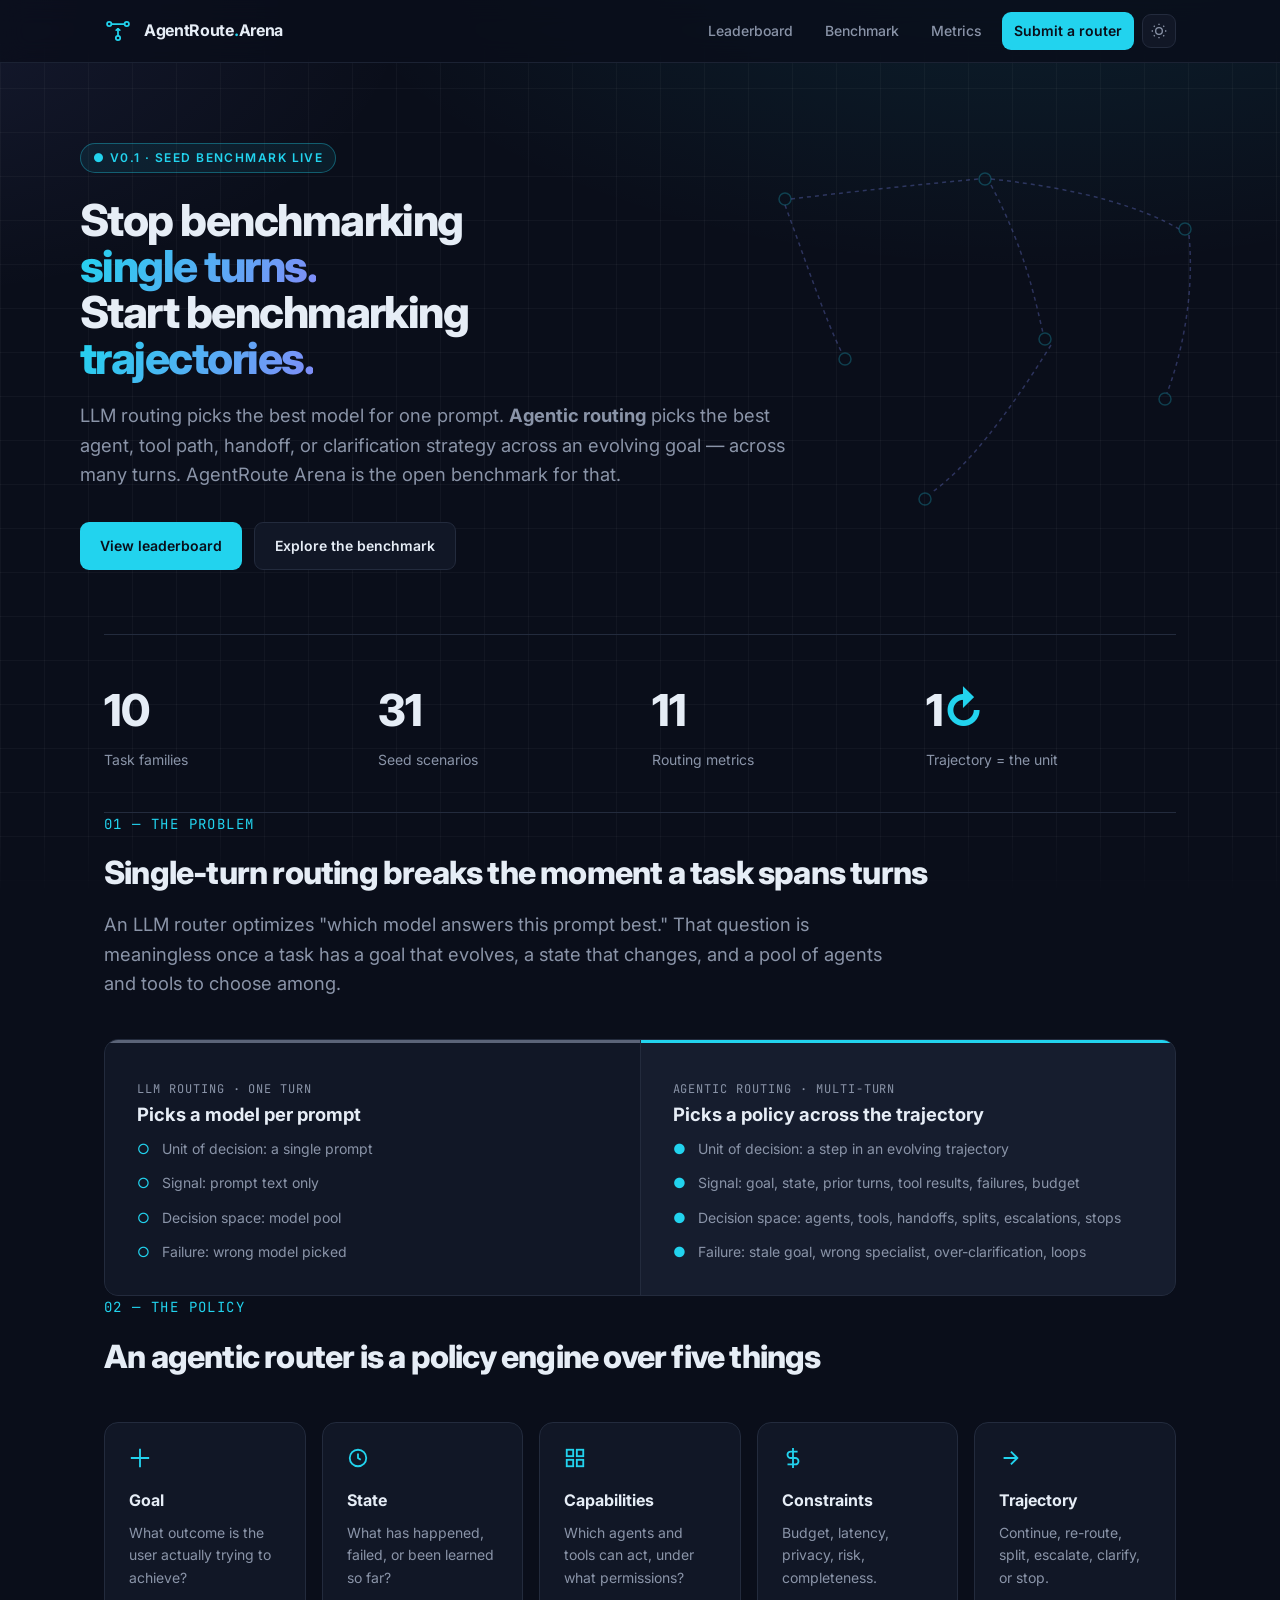
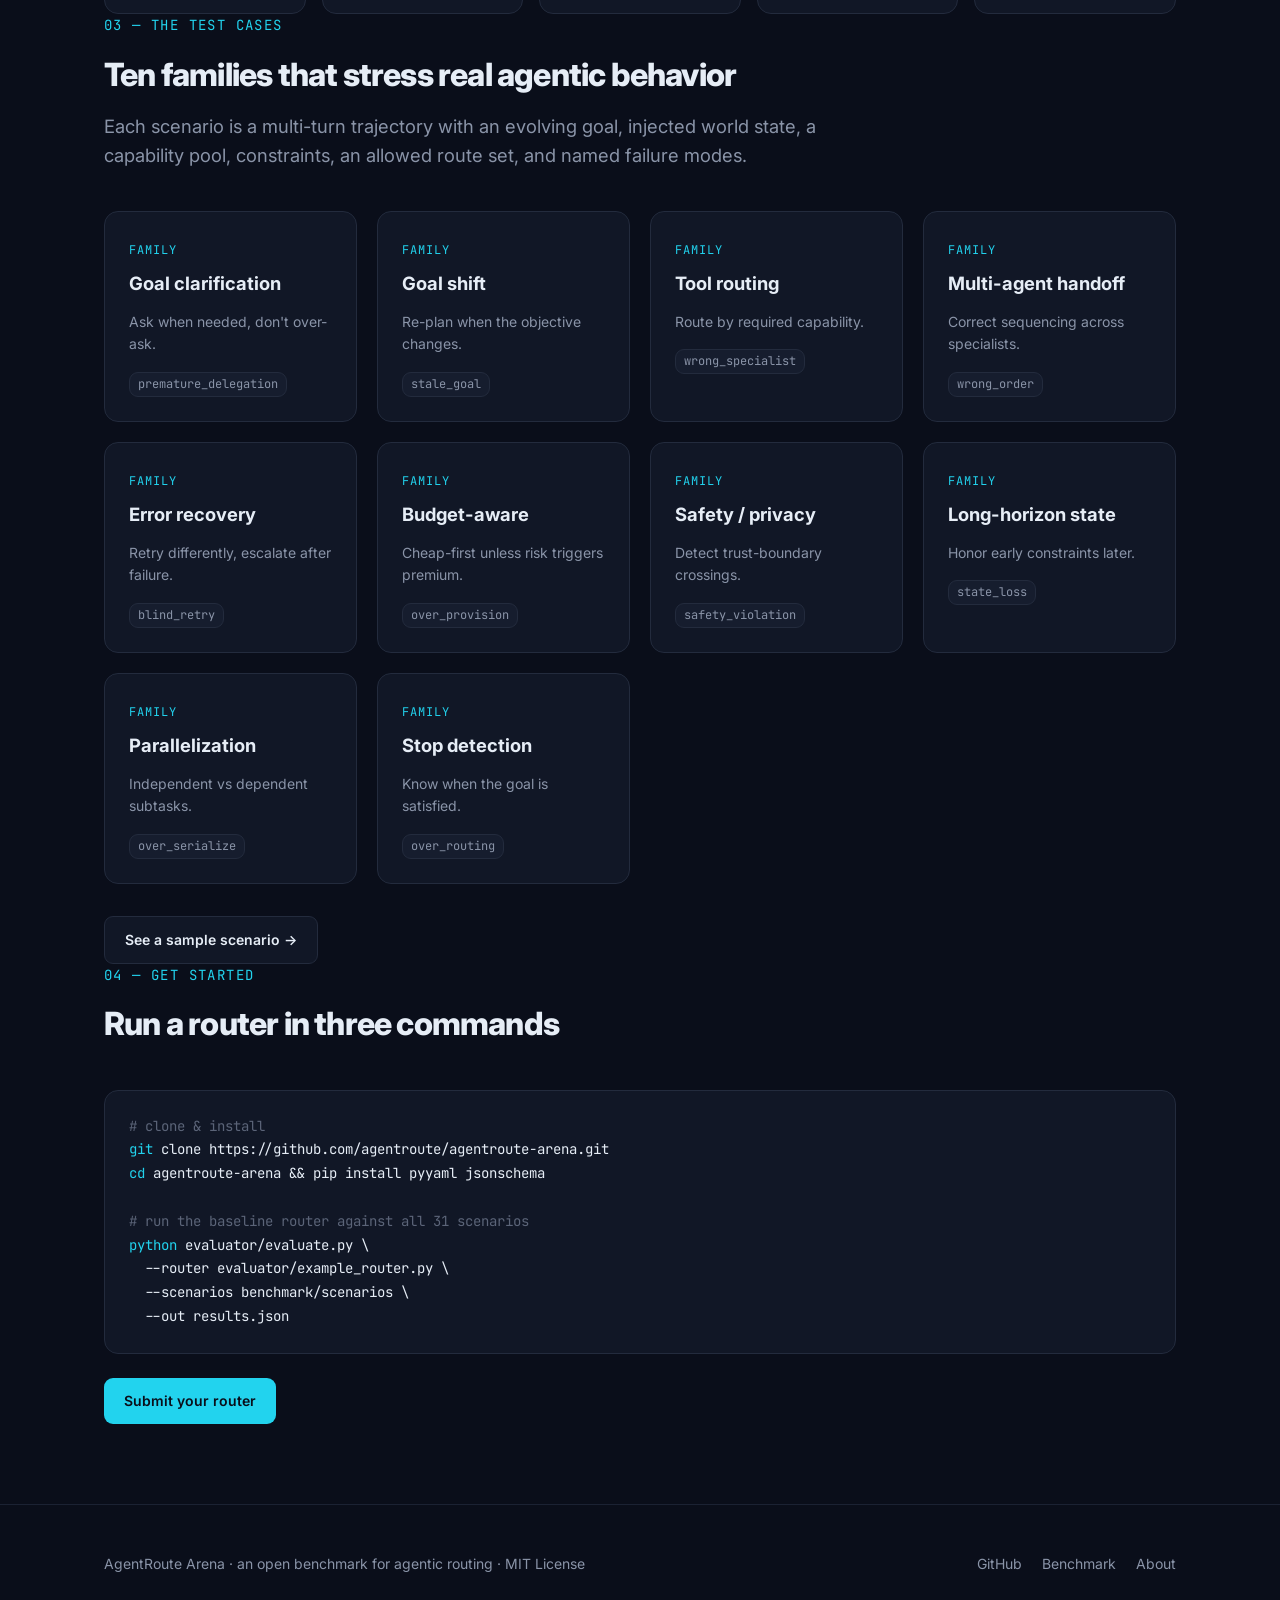
==== site/index.html @ e67cfc21 "Initial commit: AgentRoute Arena v0.1 — agentic routing benchmark" ====
<!DOCTYPE html>
<html lang="en" data-theme="dark">
<head>
<meta charset="UTF-8">
<meta name="viewport" content="width=device-width, initial-scale=1.0">
<title>AgentRoute Arena — Benchmarking agentic routing</title>
<meta name="description" content="An open platform for comprehensive comparison of agentic routers. Multi-turn, goal-based routing — not single-turn model selection.">
<link rel="preconnect" href="https://fonts.googleapis.com">
<link rel="preconnect" href="https://fonts.gstatic.com" crossorigin>
<link href="https://fonts.googleapis.com/css2?family=Inter:wght@400;500;600;700;800&family=JetBrains+Mono:wght@400;500;600&display=swap" rel="stylesheet">
<link rel="stylesheet" href="styles.css">
<link rel="icon" href="data:image/svg+xml,<svg xmlns='http://www.w3.org/2000/svg' viewBox='0 0 32 32'><circle cx='6' cy='8' r='3' fill='%2322d3ee'/><circle cx='26' cy='8' r='3' fill='%23818cf8'/><circle cx='16' cy='24' r='3' fill='%2322d3ee'/><path d='M9 8 L23 8 M16 11 L16 21' stroke='%23818cf8' stroke-width='2' fill='none'/></svg>">
</head>
<body>
<header class="site-header">
  <div class="inner">
    <a class="brand" href="index.html">
      <svg class="logo" viewBox="0 0 32 32" fill="none" stroke="currentColor" stroke-width="2" stroke-linecap="round" stroke-linejoin="round" aria-hidden="true">
        <circle cx="6" cy="8" r="2.5"/><circle cx="26" cy="8" r="2.5"/><circle cx="16" cy="24" r="2.5"/>
        <path d="M8.5 8 L23.5 8"/><path d="M16 21.5 L16 13.5"/><path d="M14 15 L16 13.5 L18 15"/>
      </svg>
      <span class="name">AgentRoute<b>.</b>Arena</span>
    </a>
    <nav class="nav">
      <a href="leaderboard.html">Leaderboard</a>
      <a href="benchmark.html">Benchmark</a>
      <a href="metrics.html">Metrics</a>
      <a href="submit.html" class="cta">Submit a router</a>
      <button class="theme-toggle" data-theme-toggle aria-label="Toggle theme">
        <svg width="16" height="16" viewBox="0 0 24 24" fill="none" stroke="currentColor" stroke-width="2"><circle cx="12" cy="12" r="5"/><path d="M12 1v2M12 21v2M4.2 4.2l1.4 1.4M18.4 18.4l1.4 1.4M1 12h2M21 12h2M4.2 19.8l1.4-1.4M18.4 5.6l1.4-1.4"/></svg>
      </button>
    </nav>
  </div>
</header>

<main>
<section class="hero container">
  <svg class="hero-diagram" viewBox="0 0 520 420" fill="none" stroke="currentColor" stroke-width="1.5" aria-hidden="true">
    <g stroke="#22d3ee" opacity="0.5">
      <circle cx="60" cy="60" r="6"/><circle cx="260" cy="40" r="6"/><circle cx="460" cy="90" r="6"/>
      <circle cx="120" cy="220" r="6"/><circle cx="320" cy="200" r="6"/><circle cx="440" cy="260" r="6"/>
      <circle cx="200" cy="360" r="6"/>
    </g>
    <g stroke="#818cf8" opacity="0.6">
      <path d="M66 60 C150 50 200 45 254 40" stroke-dasharray="4 4"/>
      <path d="M266 40 C360 50 420 70 454 90" stroke-dasharray="4 4"/>
      <path d="M60 66 C80 120 100 180 117 214" stroke-dasharray="4 4"/>
      <path d="M266 46 C300 110 310 160 318 194" stroke-dasharray="4 4"/>
      <path d="M464 96 C470 160 455 220 442 254" stroke-dasharray="4 4"/>
      <path d="M326 206 C280 280 240 330 206 354" stroke-dasharray="4 4"/>
    </g>
  </svg>

  <span class="eyebrow">● v0.1 · seed benchmark live</span>
  <h1>Stop benchmarking <span class="grad">single turns.</span><br>Start benchmarking <span class="grad">trajectories.</span></h1>
  <p class="lead">LLM routing picks the best model for one prompt. <strong>Agentic routing</strong> picks the best agent, tool path, handoff, or clarification strategy across an evolving goal — across many turns. AgentRoute Arena is the open benchmark for that.</p>
  <div class="cta-row">
    <a class="btn primary" href="leaderboard.html">View leaderboard</a>
    <a class="btn ghost" href="benchmark.html">Explore the benchmark</a>
  </div>
</section>

<section class="container">
  <div class="stats">
    <div class="stat"><div class="v">10</div><div class="l">Task families</div></div>
    <div class="stat"><div class="v">31</div><div class="l">Seed scenarios</div></div>
    <div class="stat"><div class="v">11</div><div class="l">Routing metrics</div></div>
    <div class="stat"><div class="v">1<span class="unit">↻</span></div><div class="l">Trajectory = the unit</div></div>
  </div>
</section>

<section class="container">
  <div class="section-head">
    <span class="num">01 — THE PROBLEM</span>
    <h2>Single-turn routing breaks the moment a task spans turns</h2>
    <p>An LLM router optimizes "which model answers this prompt best." That question is meaningless once a task has a goal that evolves, a state that changes, and a pool of agents and tools to choose among.</p>
  </div>
  <div class="compare">
    <div class="col llm">
      <span class="tag">LLM routing · one turn</span>
      <h3>Picks a model per prompt</h3>
      <ul>
        <li><span class="dot">○</span> Unit of decision: a single prompt</li>
        <li><span class="dot">○</span> Signal: prompt text only</li>
        <li><span class="dot">○</span> Decision space: model pool</li>
        <li><span class="dot">○</span> Failure: wrong model picked</li>
      </ul>
    </div>
    <div class="col agentic">
      <span class="tag">Agentic routing · multi-turn</span>
      <h3>Picks a policy across the trajectory</h3>
      <ul>
        <li><span class="dot">●</span> Unit of decision: a step in an evolving trajectory</li>
        <li><span class="dot">●</span> Signal: goal, state, prior turns, tool results, failures, budget</li>
        <li><span class="dot">●</span> Decision space: agents, tools, handoffs, splits, escalations, stops</li>
        <li><span class="dot">●</span> Failure: stale goal, wrong specialist, over-clarification, loops</li>
      </ul>
    </div>
  </div>
</section>

<section class="container">
  <div class="section-head">
    <span class="num">02 — THE POLICY</span>
    <h2>An agentic router is a policy engine over five things</h2>
  </div>
  <div class="pillars">
    <div class="pillar"><svg class="ic" width="22" height="22" viewBox="0 0 24 24" fill="none" stroke="currentColor" stroke-width="2"><path d="M12 2v20M2 12h20"/></svg><h4>Goal</h4><p>What outcome is the user actually trying to achieve?</p></div>
    <div class="pillar"><svg class="ic" width="22" height="22" viewBox="0 0 24 24" fill="none" stroke="currentColor" stroke-width="2"><circle cx="12" cy="12" r="9"/><path d="M12 7v5l3 2"/></svg><h4>State</h4><p>What has happened, failed, or been learned so far?</p></div>
    <div class="pillar"><svg class="ic" width="22" height="22" viewBox="0 0 24 24" fill="none" stroke="currentColor" stroke-width="2"><rect x="3" y="3" width="7" height="7"/><rect x="14" y="3" width="7" height="7"/><rect x="3" y="14" width="7" height="7"/><rect x="14" y="14" width="7" height="7"/></svg><h4>Capabilities</h4><p>Which agents and tools can act, under what permissions?</p></div>
    <div class="pillar"><svg class="ic" width="22" height="22" viewBox="0 0 24 24" fill="none" stroke="currentColor" stroke-width="2"><path d="M12 1v22M17 5H9.5a3.5 3.5 0 0 0 0 7h5a3.5 3.5 0 0 1 0 7H6"/></svg><h4>Constraints</h4><p>Budget, latency, privacy, risk, completeness.</p></div>
    <div class="pillar"><svg class="ic" width="22" height="22" viewBox="0 0 24 24" fill="none" stroke="currentColor" stroke-width="2"><path d="M5 12h14M13 5l7 7-7 7"/></svg><h4>Trajectory</h4><p>Continue, re-route, split, escalate, clarify, or stop.</p></div>
  </div>
</section>

<section class="container">
  <div class="section-head">
    <span class="num">03 — THE TEST CASES</span>
    <h2>Ten families that stress real agentic behavior</h2>
    <p>Each scenario is a multi-turn trajectory with an evolving goal, injected world state, a capability pool, constraints, an allowed route set, and named failure modes.</p>
  </div>
  <div class="grid grid-4">
    <div class="card"><span class="k">family</span><h3>Goal clarification</h3><p>Ask when needed, don't over-ask.</p><div class="meta"><span class="tag-chip">premature_delegation</span></div></div>
    <div class="card"><span class="k">family</span><h3>Goal shift</h3><p>Re-plan when the objective changes.</p><div class="meta"><span class="tag-chip">stale_goal</span></div></div>
    <div class="card"><span class="k">family</span><h3>Tool routing</h3><p>Route by required capability.</p><div class="meta"><span class="tag-chip">wrong_specialist</span></div></div>
    <div class="card"><span class="k">family</span><h3>Multi-agent handoff</h3><p>Correct sequencing across specialists.</p><div class="meta"><span class="tag-chip">wrong_order</span></div></div>
    <div class="card"><span class="k">family</span><h3>Error recovery</h3><p>Retry differently, escalate after failure.</p><div class="meta"><span class="tag-chip">blind_retry</span></div></div>
    <div class="card"><span class="k">family</span><h3>Budget-aware</h3><p>Cheap-first unless risk triggers premium.</p><div class="meta"><span class="tag-chip">over_provision</span></div></div>
    <div class="card"><span class="k">family</span><h3>Safety / privacy</h3><p>Detect trust-boundary crossings.</p><div class="meta"><span class="tag-chip">safety_violation</span></div></div>
    <div class="card"><span class="k">family</span><h3>Long-horizon state</h3><p>Honor early constraints later.</p><div class="meta"><span class="tag-chip">state_loss</span></div></div>
    <div class="card"><span class="k">family</span><h3>Parallelization</h3><p>Independent vs dependent subtasks.</p><div class="meta"><span class="tag-chip">over_serialize</span></div></div>
    <div class="card"><span class="k">family</span><h3>Stop detection</h3><p>Know when the goal is satisfied.</p><div class="meta"><span class="tag-chip">over_routing</span></div></div>
  </div>
  <div style="margin-top: var(--space-8)"><a class="btn ghost" href="benchmark.html">See a sample scenario →</a></div>
</section>

<section class="container">
  <div class="section-head">
    <span class="num">04 — GET STARTED</span>
    <h2>Run a router in three commands</h2>
  </div>
<pre class="code"><span class="c"># clone & install</span>
<span class="ky">git</span> clone https://github.com/agentroute/agentroute-arena.git
<span class="ky">cd</span> agentroute-arena && pip install pyyaml jsonschema

<span class="c"># run the baseline router against all 31 scenarios</span>
<span class="ky">python</span> evaluator/evaluate.py \
  --router evaluator/example_router.py \
  --scenarios benchmark/scenarios \
  --out results.json
</pre>
  <div style="margin-top: var(--space-6)"><a class="btn primary" href="submit.html">Submit your router</a></div>
</section>
</main>

<footer class="site-footer">
  <div class="inner">
    <span class="muted">AgentRoute Arena · an open benchmark for agentic routing · MIT License</span>
    <div style="display:flex;gap:var(--space-5)">
      <a href="https://github.com/agentroute/agentroute-arena">GitHub</a>
      <a href="benchmark.html">Benchmark</a>
      <a href="about.html">About</a>
    </div>
  </div>
</footer>
<script src="app.js"></script>
</body>
</html>
---- site/styles.css ----
/* AgentRoute Arena — design system */
:root {
  --font-body: 'Inter', -apple-system, BlinkMacSystemFont, 'Segoe UI', sans-serif;
  --font-display: 'Inter', -apple-system, BlinkMacSystemFont, 'Segoe UI', sans-serif;
  --font-mono: 'JetBrains Mono', ui-monospace, 'SF Mono', Menlo, monospace;

  /* Dark theme (default) */
  --bg: #0a0e1a;
  --bg-grad: radial-gradient(1200px 600px at 80% -10%, rgba(34, 211, 238, 0.10), transparent 60%),
             radial-gradient(900px 500px at -10% 0%, rgba(129, 140, 248, 0.10), transparent 60%);
  --surface: #111726;
  --surface-2: #161d2e;
  --border: #232b3d;
  --border-soft: #1b2233;
  --text: #e6edf6;
  --muted: #8a94a8;
  --faint: #5b6478;
  --accent: #22d3ee;
  --accent-strong: #06b6d4;
  --accent-2: #818cf8;
  --good: #34d399;
  --warn: #fbbf24;
  --bad: #f87171;
  --grid: rgba(255, 255, 255, 0.035);

  --radius: 14px;
  --radius-sm: 9px;
  --shadow: 0 1px 0 rgba(255,255,255,0.03) inset, 0 12px 40px -12px rgba(0,0,0,0.6);

  --text-xs: 0.75rem;
  --text-sm: 0.875rem;
  --text-base: 1rem;
  --text-lg: 1.15rem;
  --text-xl: 1.5rem;
  --text-2xl: 2rem;
  --text-3xl: 2.75rem;

  --space-1: 0.25rem; --space-2: 0.5rem; --space-3: 0.75rem; --space-4: 1rem;
  --space-5: 1.25rem; --space-6: 1.5rem; --space-8: 2rem; --space-10: 2.5rem;
  --space-12: 3rem; --space-16: 4rem; --space-20: 5rem; --space-24: 6rem;

  --content: 1120px;
}

[data-theme='light'] {
  --bg: #f6f7fa;
  --bg-grad: radial-gradient(1200px 600px at 80% -10%, rgba(8, 145, 178, 0.10), transparent 60%),
             radial-gradient(900px 500px at -10% 0%, rgba(99, 102, 241, 0.08), transparent 60%);
  --surface: #ffffff;
  --surface-2: #f1f3f8;
  --border: #e2e6ee;
  --border-soft: #eef1f6;
  --text: #0d1320;
  --muted: #5a6478;
  --faint: #97a0b0;
  --accent: #0891b2;
  --accent-strong: #0e7490;
  --accent-2: #6366f1;
  --grid: rgba(0, 0, 0, 0.035);
  --shadow: 0 1px 2px rgba(13, 19, 32, 0.04), 0 16px 40px -16px rgba(13, 19, 32, 0.18);
}

* { box-sizing: border-box; margin: 0; padding: 0; }

html { scroll-behavior: smooth; -webkit-text-size-adjust: 100%; }

body {
  font-family: var(--font-body);
  background: var(--bg);
  color: var(--text);
  line-height: 1.6;
  font-size: var(--text-base);
  -webkit-font-smoothing: antialiased;
  min-height: 100vh;
}

body::before {
  content: '';
  position: fixed; inset: 0; z-index: -2;
  background: var(--bg-grad), var(--bg);
}
body::after {
  content: '';
  position: fixed; inset: 0; z-index: -1;
  background-image:
    linear-gradient(var(--grid) 1px, transparent 1px),
    linear-gradient(90deg, var(--grid) 1px, transparent 1px);
  background-size: 44px 44px;
  mask: linear-gradient(180deg, transparent, #000 8%, #000 92%, transparent);
}

a { color: inherit; text-decoration: none; }
code, .mono { font-family: var(--font-mono); font-size: 0.9em; }

.container { max-width: var(--content); margin: 0 auto; padding: 0 var(--space-6); }

/* Header */
.site-header {
  position: sticky; top: 0; z-index: 50;
  backdrop-filter: blur(12px);
  background: color-mix(in srgb, var(--bg) 78%, transparent);
  border-bottom: 1px solid var(--border-soft);
}
.site-header .inner {
  max-width: var(--content); margin: 0 auto;
  display: flex; align-items: center; gap: var(--space-6);
  padding: var(--space-3) var(--space-6);
}
.brand { display: flex; align-items: center; gap: var(--space-3); font-weight: 700; letter-spacing: -0.02em; }
.brand .logo { width: 28px; height: 28px; color: var(--accent); flex: none; }
.brand .name { font-size: var(--text-base); }
.brand .name b { color: var(--accent); }
.nav { display: flex; gap: var(--space-2); margin-left: auto; align-items: center; }
.nav a {
  font-size: var(--text-sm); color: var(--muted); padding: var(--space-2) var(--space-3);
  border-radius: var(--radius-sm); transition: color .15s, background .15s; font-weight: 500;
}
.nav a:hover { color: var(--text); background: var(--surface-2); }
.nav a.active { color: var(--text); }
.nav .cta {
  color: var(--bg); background: var(--accent); font-weight: 600;
}
.nav .cta:hover { background: var(--accent-strong); color: var(--bg); }
.theme-toggle {
  width: 34px; height: 34px; display: grid; place-items: center; border-radius: var(--radius-sm);
  color: var(--muted); border: 1px solid var(--border); background: var(--surface); cursor: pointer;
}
.theme-toggle:hover { color: var(--text); }

@media (max-width: 760px) {
  .nav a:not(.cta):not(.icon) { display: none; }
}

/* Hero */
.hero { padding: var(--space-20) 0 var(--space-16); position: relative; overflow: hidden; }
.eyebrow {
  display: inline-flex; align-items: center; gap: var(--space-2);
  font-size: var(--text-xs); font-weight: 600; letter-spacing: 0.12em; text-transform: uppercase;
  color: var(--accent); border: 1px solid color-mix(in srgb, var(--accent) 35%, transparent);
  padding: var(--space-1) var(--space-3); border-radius: 999px; margin-bottom: var(--space-6);
  background: color-mix(in srgb, var(--accent) 8%, transparent);
}
.hero h1 {
  font-size: clamp(2.1rem, 6vw, var(--text-3xl)); line-height: 1.05; letter-spacing: -0.035em;
  font-weight: 800; max-width: 16ch; margin-bottom: var(--space-5);
}
.hero h1 .grad {
  background: linear-gradient(120deg, var(--accent), var(--accent-2));
  -webkit-background-clip: text; background-clip: text; color: transparent;
}
.hero p.lead { font-size: var(--text-lg); color: var(--muted); max-width: 62ch; margin-bottom: var(--space-8); }
.hero .cta-row { display: flex; flex-wrap: wrap; gap: var(--space-3); }
.btn {
  display: inline-flex; align-items: center; gap: var(--space-2);
  padding: var(--space-3) var(--space-5); border-radius: var(--radius-sm); font-weight: 600; font-size: var(--text-sm);
  transition: transform .12s, background .15s, border-color .15s;
}
.btn.primary { background: var(--accent); color: var(--bg); }
.btn.primary:hover { background: var(--accent-strong); }
.btn.ghost { border: 1px solid var(--border); color: var(--text); background: var(--surface); }
.btn.ghost:hover { border-color: var(--accent); color: var(--accent); }
.btn:active { transform: translateY(1px); }

.hero-diagram { position: absolute; right: -4%; top: 50%; transform: translateY(-50%); opacity: 0.5; pointer-events: none; width: 520px; }
@media (max-width: 1000px) { .hero-diagram { display: none; } }

/* Sections */
section { padding: var(--space-16) 0; }
.section-head { margin-bottom: var(--space-10); }
.section-head h2 { font-size: var(--text-2xl); letter-spacing: -0.025em; font-weight: 800; margin-bottom: var(--space-3); }
.section-head p { color: var(--muted); max-width: 65ch; font-size: var(--text-lg); }
.section-head .num { color: var(--accent); font-family: var(--font-mono); font-size: var(--text-sm); display: block; margin-bottom: var(--space-3); letter-spacing: 0.1em; }

/* Comparison */
.compare {
  display: grid; grid-template-columns: 1fr 1fr; gap: 1px; background: var(--border);
  border: 1px solid var(--border); border-radius: var(--radius); overflow: hidden;
}
.compare .col { background: var(--surface); padding: var(--space-8); }
.compare .col h3 { font-size: var(--text-lg); margin-bottom: var(--space-2); font-weight: 700; }
.compare .col .tag { font-size: var(--text-xs); font-family: var(--font-mono); color: var(--muted); margin-bottom: var(--space-6); letter-spacing: 0.08em; text-transform: uppercase; }
.compare ul { list-style: none; display: flex; flex-direction: column; gap: var(--space-3); }
.compare li { display: flex; gap: var(--space-3); font-size: var(--text-sm); color: var(--muted); }
.compare li .dot { color: var(--accent); flex: none; }
.compare .col.llm { border-top: 3px solid var(--faint); }
.compare .col.agentic { border-top: 3px solid var(--accent); background: var(--surface-2); }
.compare .col.agentic li .dot { color: var(--accent); }
@media (max-width: 760px) { .compare { grid-template-columns: 1fr; } }

/* Pillars */
.pillars { display: grid; grid-template-columns: repeat(5, 1fr); gap: var(--space-4); }
.pillar { background: var(--surface); border: 1px solid var(--border); border-radius: var(--radius); padding: var(--space-6); }
.pillar .ic { color: var(--accent); margin-bottom: var(--space-3); }
.pillar h4 { font-size: var(--text-base); margin-bottom: var(--space-2); }
.pillar p { font-size: var(--text-sm); color: var(--muted); }
@media (max-width: 920px) { .pillars { grid-template-columns: repeat(2, 1fr); } }
@media (max-width: 520px) { .pillars { grid-template-columns: 1fr; } }

/* Cards grid */
.grid { display: grid; gap: var(--space-5); }
.grid-3 { grid-template-columns: repeat(3, 1fr); }
.grid-4 { grid-template-columns: repeat(4, 1fr); }
@media (max-width: 920px) { .grid-3, .grid-4 { grid-template-columns: 1fr 1fr; } }
@media (max-width: 560px) { .grid-3, .grid-4 { grid-template-columns: 1fr; } }

.card { background: var(--surface); border: 1px solid var(--border); border-radius: var(--radius); padding: var(--space-6); transition: border-color .15s, transform .15s; }
.card:hover { border-color: var(--accent); transform: translateY(-2px); }
.card .k { font-size: var(--text-xs); font-family: var(--font-mono); color: var(--accent); letter-spacing: 0.08em; text-transform: uppercase; }
.card h3 { font-size: var(--text-lg); margin: var(--space-2) 0 var(--space-3); font-weight: 700; }
.card p { font-size: var(--text-sm); color: var(--muted); }
.card .meta { margin-top: var(--space-4); display: flex; gap: var(--space-2); flex-wrap: wrap; }
.tag-chip { font-size: var(--text-xs); font-family: var(--font-mono); color: var(--muted); background: var(--surface-2); border: 1px solid var(--border); padding: 2px var(--space-2); border-radius: var(--radius-sm); }

/* Stats */
.stats { display: grid; grid-template-columns: repeat(4, 1fr); gap: var(--space-6); padding: var(--space-10) 0; border-block: 1px solid var(--border); }
.stat .v { font-size: var(--text-3xl); font-weight: 800; letter-spacing: -0.03em; }
.stat .v .unit { color: var(--accent); }
.stat .l { font-size: var(--text-sm); color: var(--muted); margin-top: var(--space-1); }
@media (max-width: 760px) { .stats { grid-template-columns: repeat(2, 1fr); } }

/* Leaderboard table */
.table-wrap { background: var(--surface); border: 1px solid var(--border); border-radius: var(--radius); overflow: hidden; }
.table-wrap.scroll { overflow-x: auto; }
table.lb { width: 100%; min-width: 760px; border-collapse: collapse; font-size: var(--text-sm); }
table.lb th, table.lb td { padding: var(--space-4) var(--space-4); text-align: left; white-space: nowrap; }
table.lb thead th { font-size: var(--text-xs); text-transform: uppercase; letter-spacing: 0.08em; color: var(--muted); font-weight: 600; border-bottom: 1px solid var(--border); background: var(--surface-2); cursor: pointer; user-select: none; }
table.lb tbody tr { border-bottom: 1px solid var(--border-soft); transition: background .12s; }
table.lb tbody tr:last-child { border-bottom: none; }
table.lb tbody tr:hover { background: var(--surface-2); }
table.lb td.score { font-family: var(--font-mono); font-weight: 700; }
table.lb .rank { color: var(--faint); font-family: var(--font-mono); width: 40px; }
table.lb .rank.top { color: var(--accent); }
table.lb .badge { font-size: var(--text-xs); font-family: var(--font-mono); padding: 2px var(--space-2); border-radius: 999px; border: 1px solid var(--border); color: var(--muted); }
table.lb .badge.baseline { color: var(--warn); border-color: color-mix(in srgb, var(--warn) 40%, transparent); }
table.lb .bar { height: 6px; background: var(--surface-2); border-radius: 999px; overflow: hidden; min-width: 64px; }
table.lb .bar > i { display: block; height: 100%; background: linear-gradient(90deg, var(--accent), var(--accent-2)); border-radius: 999px; }
.note { font-size: var(--text-sm); color: var(--muted); margin-top: var(--space-4); }
.note .pill { color: var(--warn); }

@media (max-width: 760px) {
  table.lb th:nth-child(n+5), table.lb td:nth-child(n+5) { display: none; }
}

/* Metric bars */
.metric-row { display: grid; grid-template-columns: 1fr auto 1fr; gap: var(--space-4); align-items: center; padding: var(--space-3) 0; border-bottom: 1px solid var(--border-soft); }
.metric-row .name { font-weight: 600; font-size: var(--text-sm); }
.metric-row .desc { font-size: var(--text-xs); color: var(--muted); }
.metric-row .val { font-family: var(--font-mono); font-weight: 700; min-width: 56px; text-align: right; }
.metric-row .track { height: 6px; background: var(--surface-2); border-radius: 999px; overflow: hidden; }
.metric-row .track > i { display: block; height: 100%; background: linear-gradient(90deg, var(--accent), var(--accent-2)); border-radius: 999px; }

/* Scenario sample */
pre.code {
  background: var(--surface); border: 1px solid var(--border); border-radius: var(--radius);
  padding: var(--space-6); overflow-x: auto; font-family: var(--font-mono); font-size: var(--text-sm);
  line-height: 1.7; color: var(--text);
}
pre.code .k { color: var(--accent-2); }
pre.code .s { color: var(--good); }
pre.code .c { color: var(--faint); }
pre.code .ky { color: var(--accent); }

/* Steps */
ol.steps { list-style: none; counter-reset: s; display: flex; flex-direction: column; gap: var(--space-6); }
ol.steps li { counter-increment: s; display: grid; grid-template-columns: 48px 1fr; gap: var(--space-5); align-items: start; }
ol.steps li::before { content: counter(s); width: 32px; height: 32px; display: grid; place-items: center; border-radius: 999px; background: var(--surface-2); border: 1px solid var(--border); color: var(--accent); font-family: var(--font-mono); font-weight: 700; font-size: var(--text-sm); }
ol.steps h3 { font-size: var(--text-base); margin-bottom: var(--space-1); }
ol.steps p { font-size: var(--text-sm); color: var(--muted); }
ol.steps code { background: var(--surface-2); padding: 1px 6px; border-radius: 4px; border: 1px solid var(--border); }

/* Footer */
.site-footer { border-top: 1px solid var(--border-soft); padding: var(--space-12) 0; margin-top: var(--space-20); }
.site-footer .inner { max-width: var(--content); margin: 0 auto; padding: 0 var(--space-6); display: flex; flex-wrap: wrap; gap: var(--space-6); align-items: center; justify-content: space-between; }
.site-footer .muted { color: var(--muted); font-size: var(--text-sm); }
.site-footer a { color: var(--muted); font-size: var(--text-sm); }
.site-footer a:hover { color: var(--accent); }

/* Page header (interior) */
.page-head { padding: var(--space-16) 0 var(--space-8); }
.page-head h1 { font-size: var(--text-3xl); letter-spacing: -0.03em; font-weight: 800; margin-bottom: var(--space-4); }
.page-head p { color: var(--muted); max-width: 70ch; font-size: var(--text-lg); }

.text-muted { color: var(--muted); }
.mono-sm { font-family: var(--font-mono); font-size: var(--text-sm); }
hr.rule { border: none; border-top: 1px solid var(--border); margin: var(--space-12) 0; }
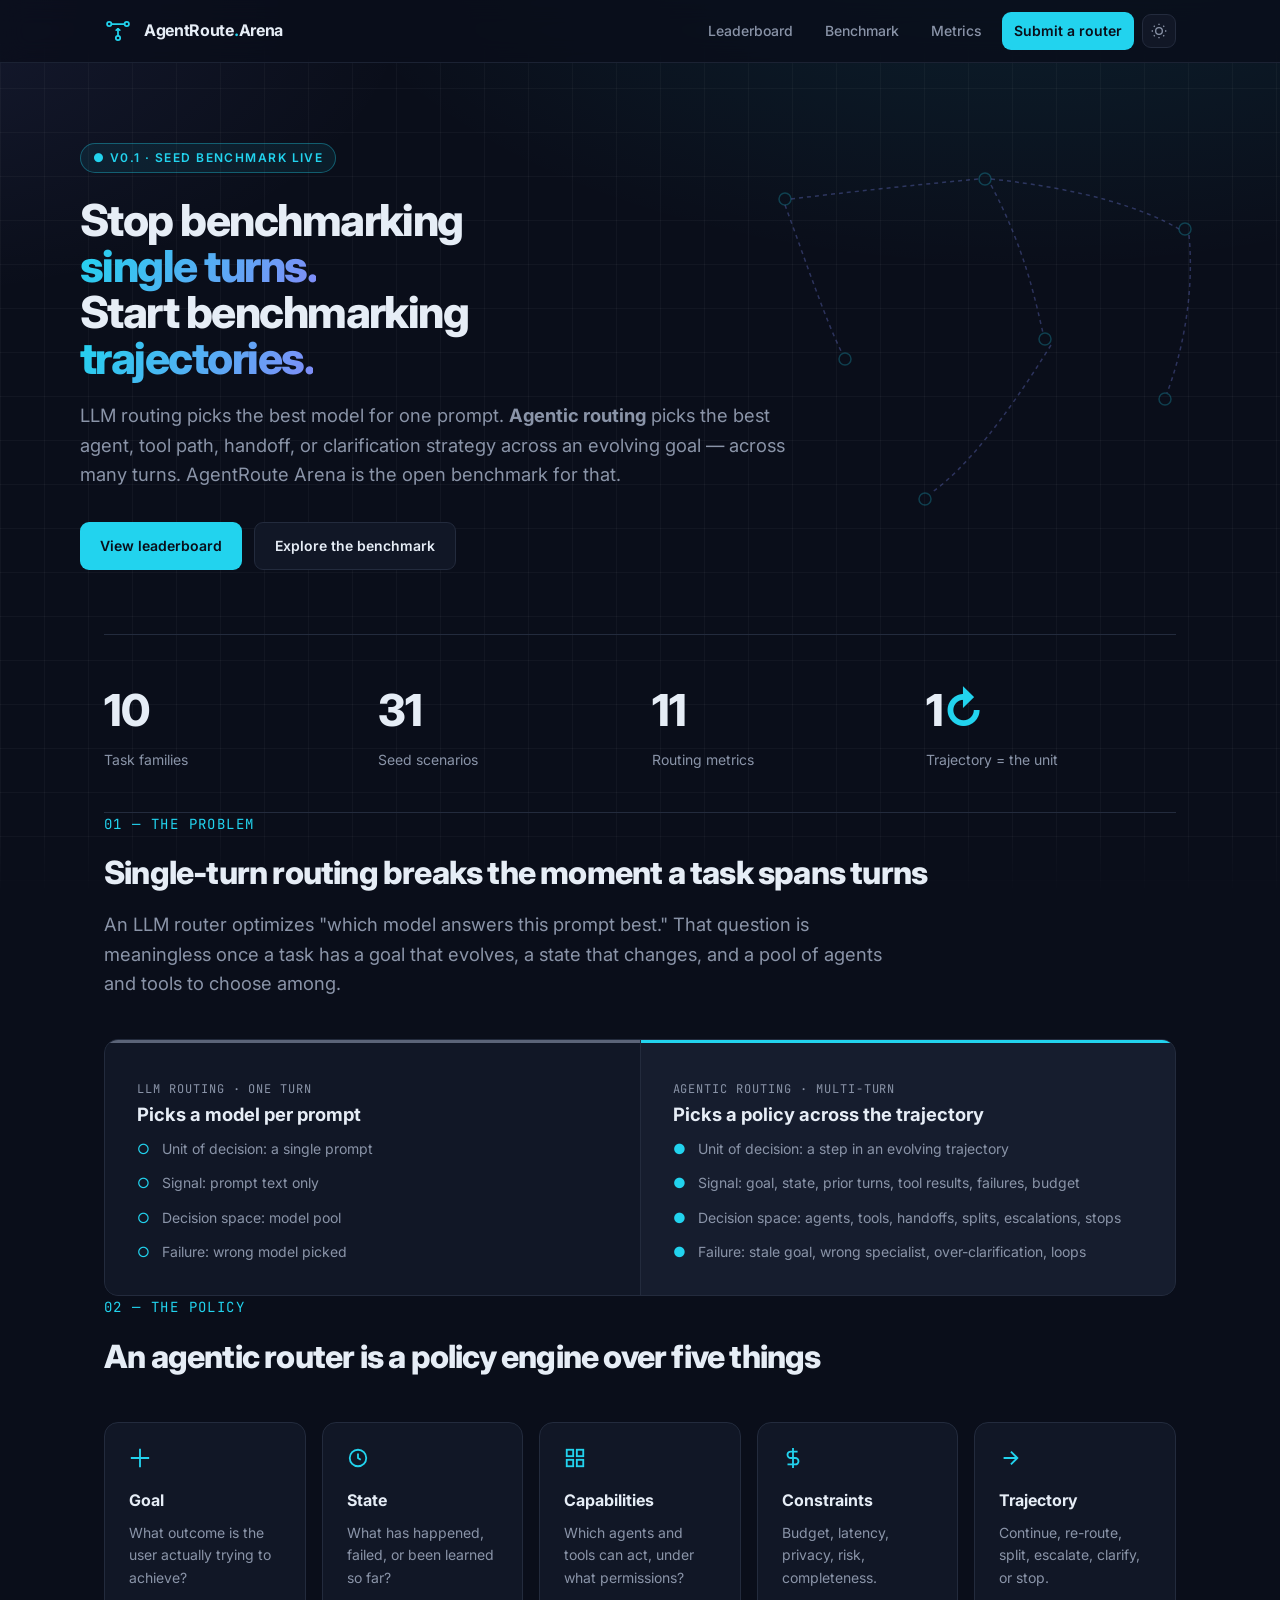
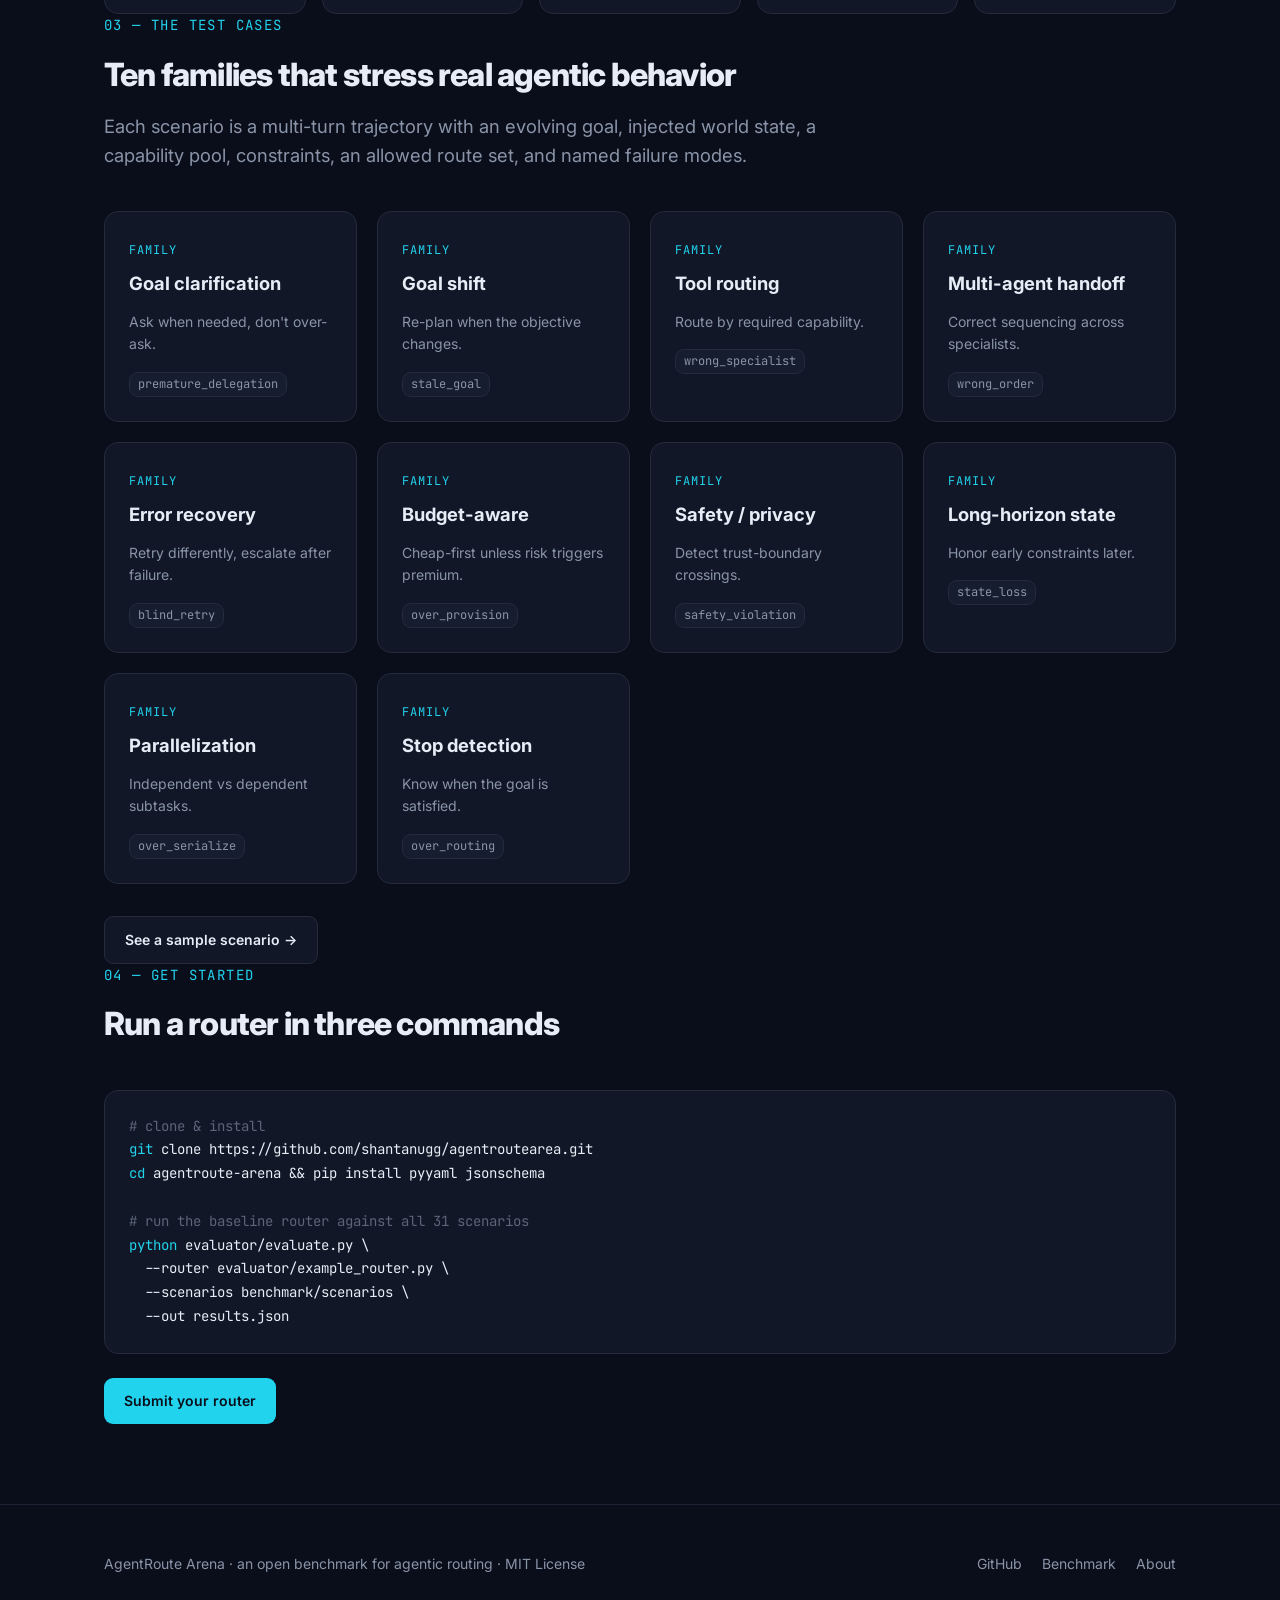
==== commit 0cea0d41: "Point site links to shantanugg/agentroutearea" ====
--- a/site/index.html
+++ b/site/index.html
@@ -140,7 +140,7 @@
     <h2>Run a router in three commands</h2>
   </div>
 <pre class="code"><span class="c"># clone & install</span>
-<span class="ky">git</span> clone https://github.com/agentroute/agentroute-arena.git
+<span class="ky">git</span> clone https://github.com/shantanugg/agentroutearea.git
 <span class="ky">cd</span> agentroute-arena && pip install pyyaml jsonschema
 
 <span class="c"># run the baseline router against all 31 scenarios</span>
@@ -157,7 +157,7 @@
   <div class="inner">
     <span class="muted">AgentRoute Arena · an open benchmark for agentic routing · MIT License</span>
     <div style="display:flex;gap:var(--space-5)">
-      <a href="https://github.com/agentroute/agentroute-arena">GitHub</a>
+      <a href="https://github.com/shantanugg/agentroutearea">GitHub</a>
       <a href="benchmark.html">Benchmark</a>
       <a href="about.html">About</a>
     </div>
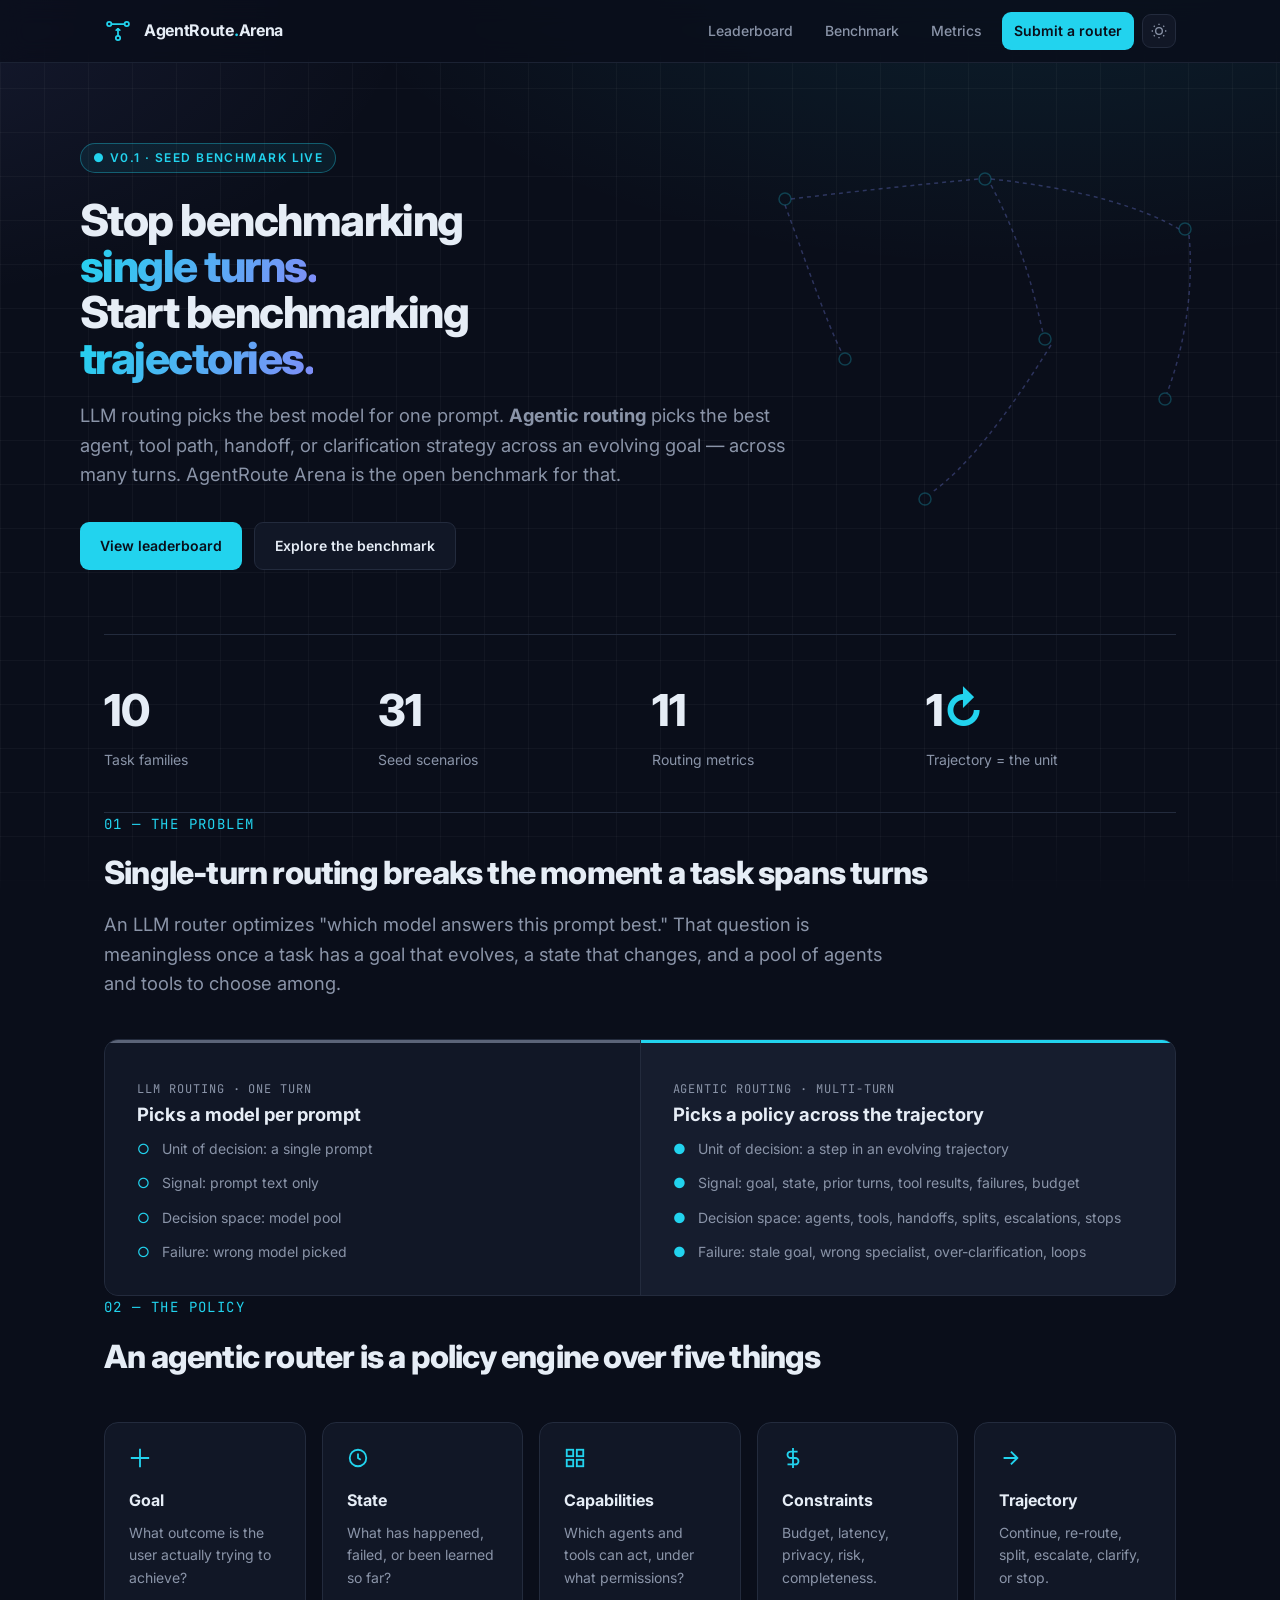
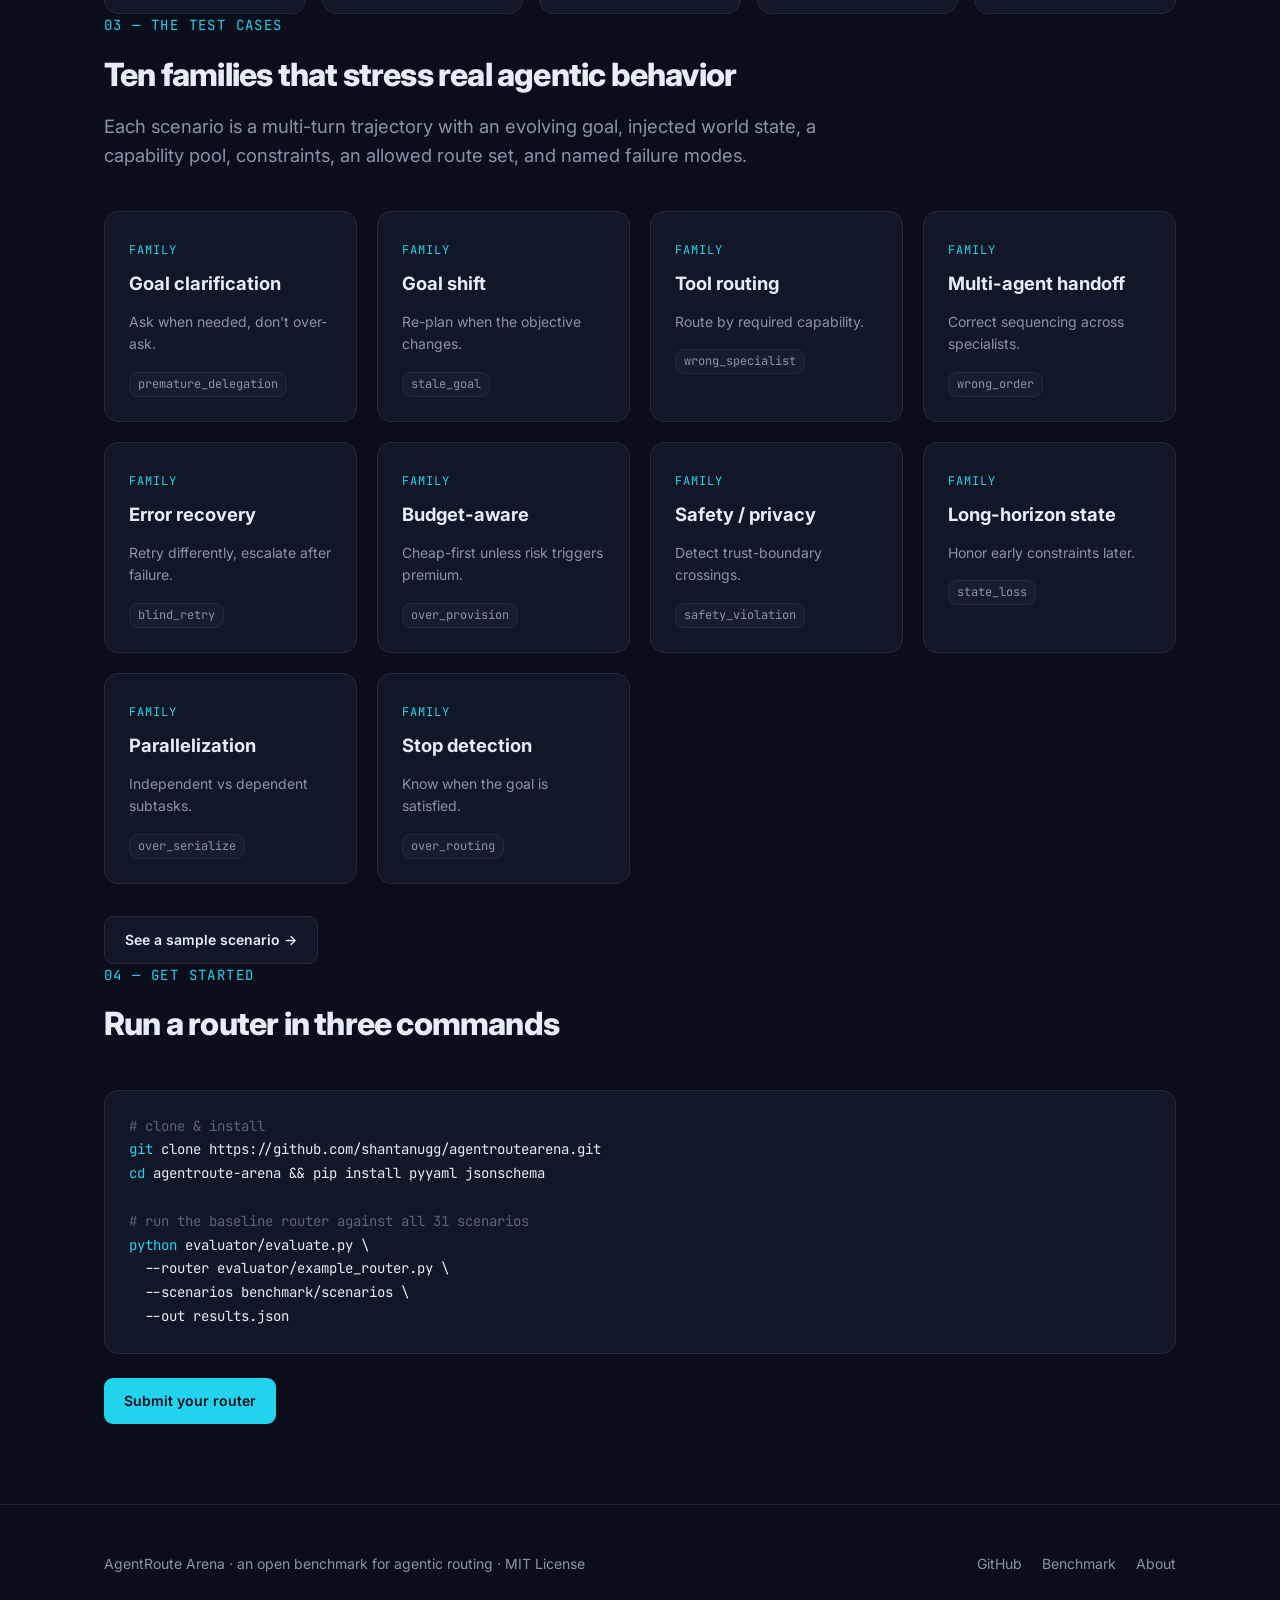
==== commit d7f624e3: "Rename repo to agentroutearena" ====
--- a/site/index.html
+++ b/site/index.html
@@ -140,7 +140,7 @@
     <h2>Run a router in three commands</h2>
   </div>
 <pre class="code"><span class="c"># clone & install</span>
-<span class="ky">git</span> clone https://github.com/shantanugg/agentroutearea.git
+<span class="ky">git</span> clone https://github.com/shantanugg/agentroutearena.git
 <span class="ky">cd</span> agentroute-arena && pip install pyyaml jsonschema
 
 <span class="c"># run the baseline router against all 31 scenarios</span>
@@ -157,7 +157,7 @@
   <div class="inner">
     <span class="muted">AgentRoute Arena · an open benchmark for agentic routing · MIT License</span>
     <div style="display:flex;gap:var(--space-5)">
-      <a href="https://github.com/shantanugg/agentroutearea">GitHub</a>
+      <a href="https://github.com/shantanugg/agentroutearena">GitHub</a>
       <a href="benchmark.html">Benchmark</a>
       <a href="about.html">About</a>
     </div>
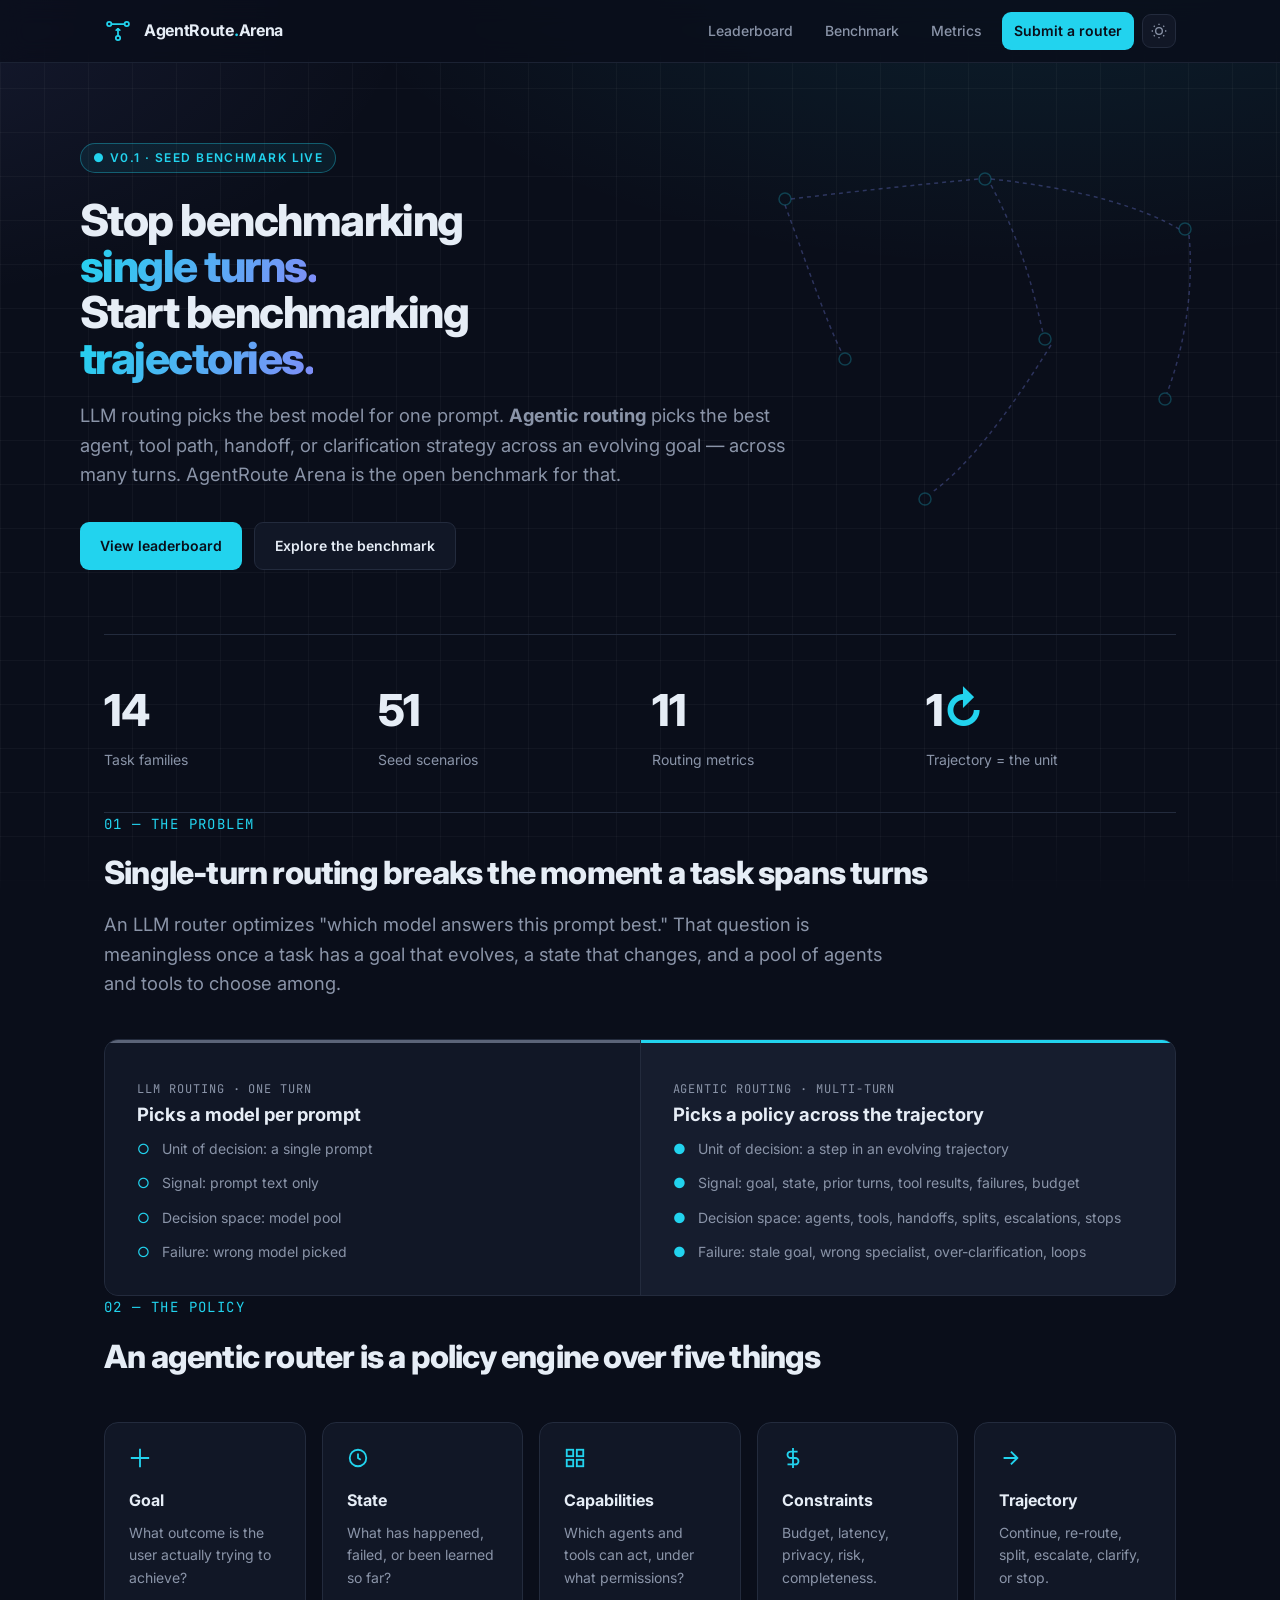
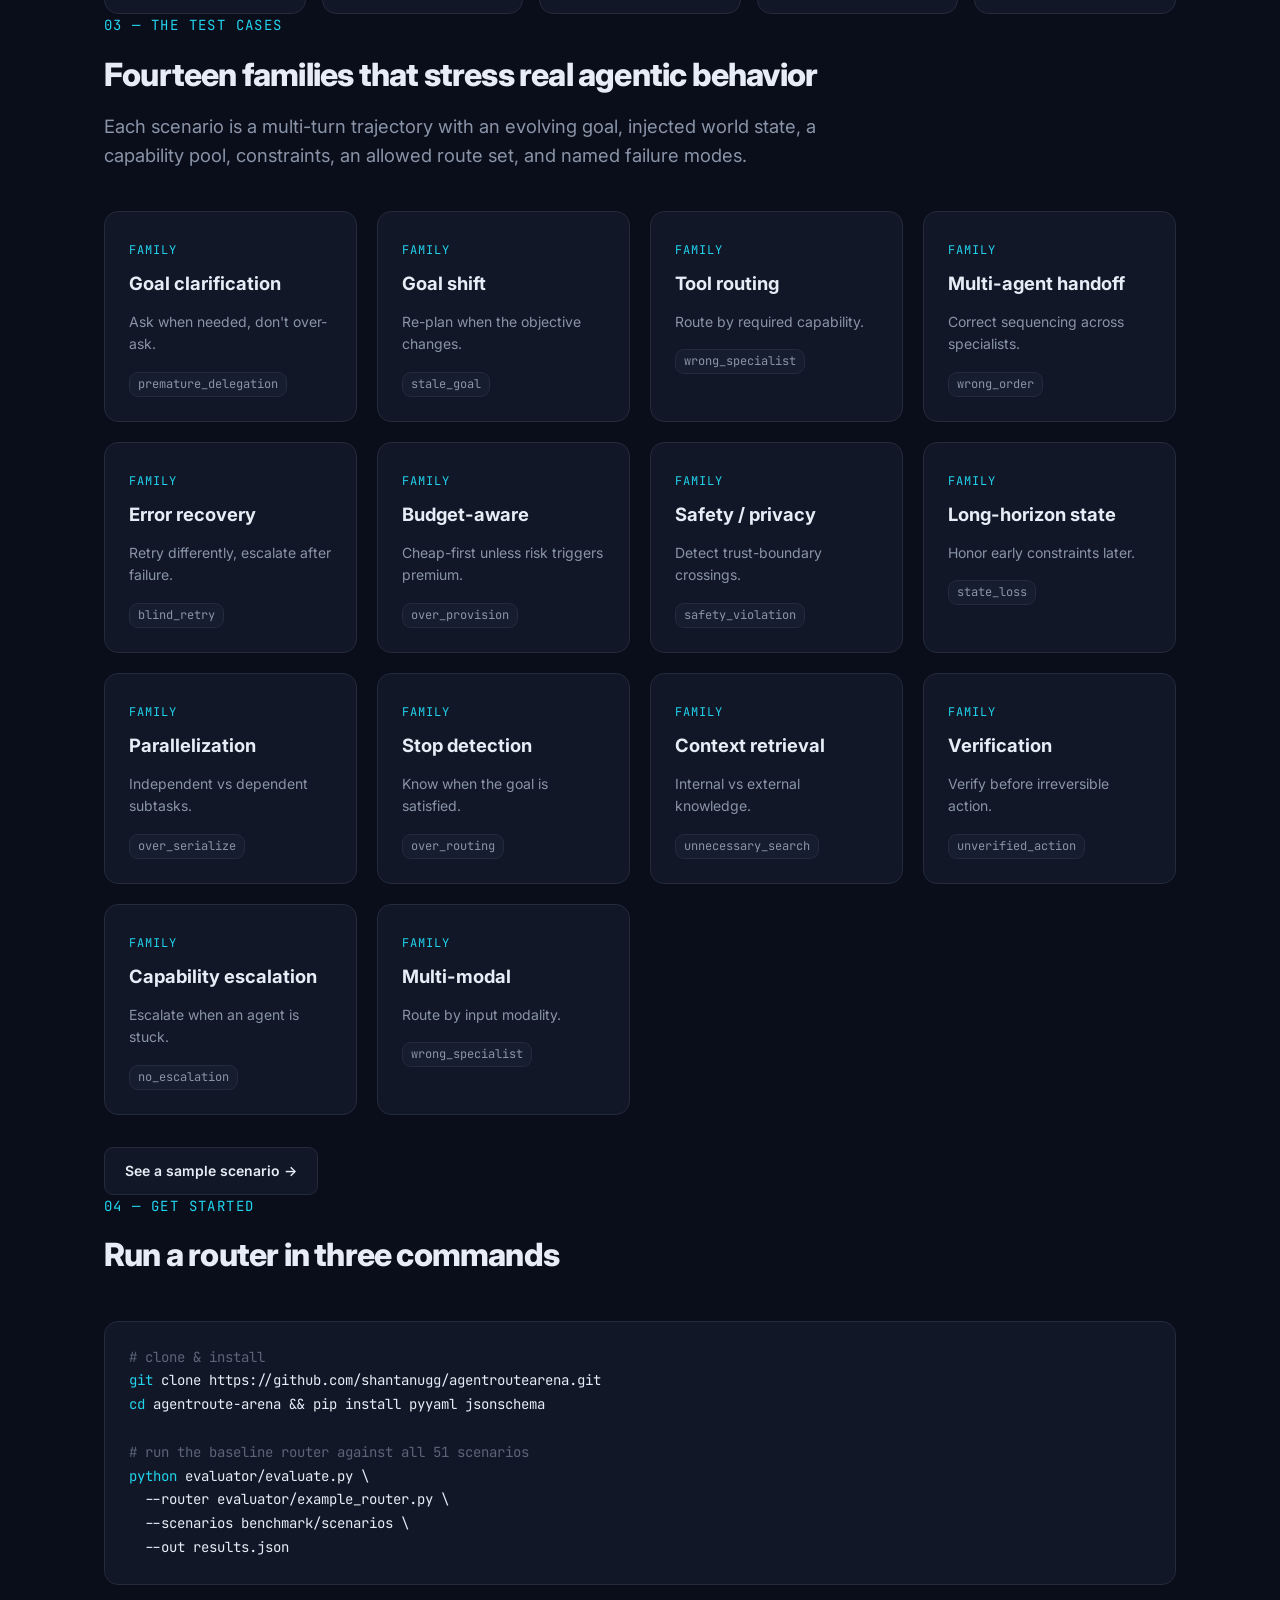
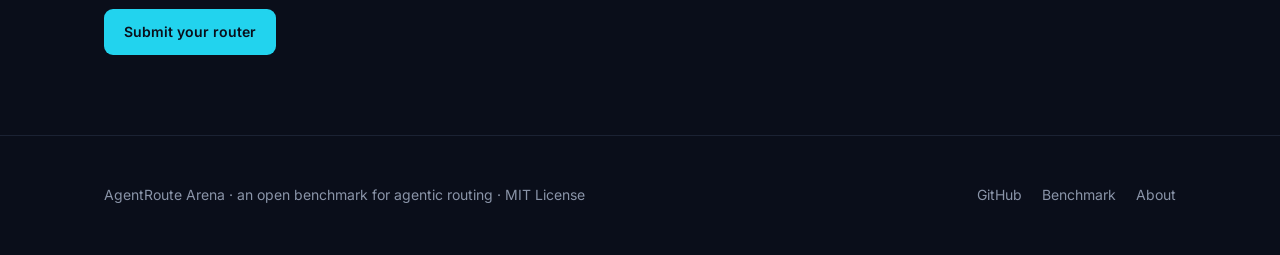
==== commit b1bad96c: "Add 20 test scenarios: 4 new families (context_retrieval, verification, capability_escalation, multi" ====
--- a/site/index.html
+++ b/site/index.html
@@ -62,8 +62,8 @@
 
 <section class="container">
   <div class="stats">
-    <div class="stat"><div class="v">10</div><div class="l">Task families</div></div>
-    <div class="stat"><div class="v">31</div><div class="l">Seed scenarios</div></div>
+    <div class="stat"><div class="v">14</div><div class="l">Task families</div></div>
+    <div class="stat"><div class="v">51</div><div class="l">Seed scenarios</div></div>
     <div class="stat"><div class="v">11</div><div class="l">Routing metrics</div></div>
     <div class="stat"><div class="v">1<span class="unit">↻</span></div><div class="l">Trajectory = the unit</div></div>
   </div>
@@ -116,7 +116,7 @@
 <section class="container">
   <div class="section-head">
     <span class="num">03 — THE TEST CASES</span>
-    <h2>Ten families that stress real agentic behavior</h2>
+    <h2>Fourteen families that stress real agentic behavior</h2>
     <p>Each scenario is a multi-turn trajectory with an evolving goal, injected world state, a capability pool, constraints, an allowed route set, and named failure modes.</p>
   </div>
   <div class="grid grid-4">
@@ -130,6 +130,10 @@
     <div class="card"><span class="k">family</span><h3>Long-horizon state</h3><p>Honor early constraints later.</p><div class="meta"><span class="tag-chip">state_loss</span></div></div>
     <div class="card"><span class="k">family</span><h3>Parallelization</h3><p>Independent vs dependent subtasks.</p><div class="meta"><span class="tag-chip">over_serialize</span></div></div>
     <div class="card"><span class="k">family</span><h3>Stop detection</h3><p>Know when the goal is satisfied.</p><div class="meta"><span class="tag-chip">over_routing</span></div></div>
+    <div class="card"><span class="k">family</span><h3>Context retrieval</h3><p>Internal vs external knowledge.</p><div class="meta"><span class="tag-chip">unnecessary_search</span></div></div>
+    <div class="card"><span class="k">family</span><h3>Verification</h3><p>Verify before irreversible action.</p><div class="meta"><span class="tag-chip">unverified_action</span></div></div>
+    <div class="card"><span class="k">family</span><h3>Capability escalation</h3><p>Escalate when an agent is stuck.</p><div class="meta"><span class="tag-chip">no_escalation</span></div></div>
+    <div class="card"><span class="k">family</span><h3>Multi-modal</h3><p>Route by input modality.</p><div class="meta"><span class="tag-chip">wrong_specialist</span></div></div>
   </div>
   <div style="margin-top: var(--space-8)"><a class="btn ghost" href="benchmark.html">See a sample scenario →</a></div>
 </section>
@@ -143,7 +147,7 @@
 <span class="ky">git</span> clone https://github.com/shantanugg/agentroutearena.git
 <span class="ky">cd</span> agentroute-arena && pip install pyyaml jsonschema
 
-<span class="c"># run the baseline router against all 31 scenarios</span>
+<span class="c"># run the baseline router against all 51 scenarios</span>
 <span class="ky">python</span> evaluator/evaluate.py \
   --router evaluator/example_router.py \
   --scenarios benchmark/scenarios \
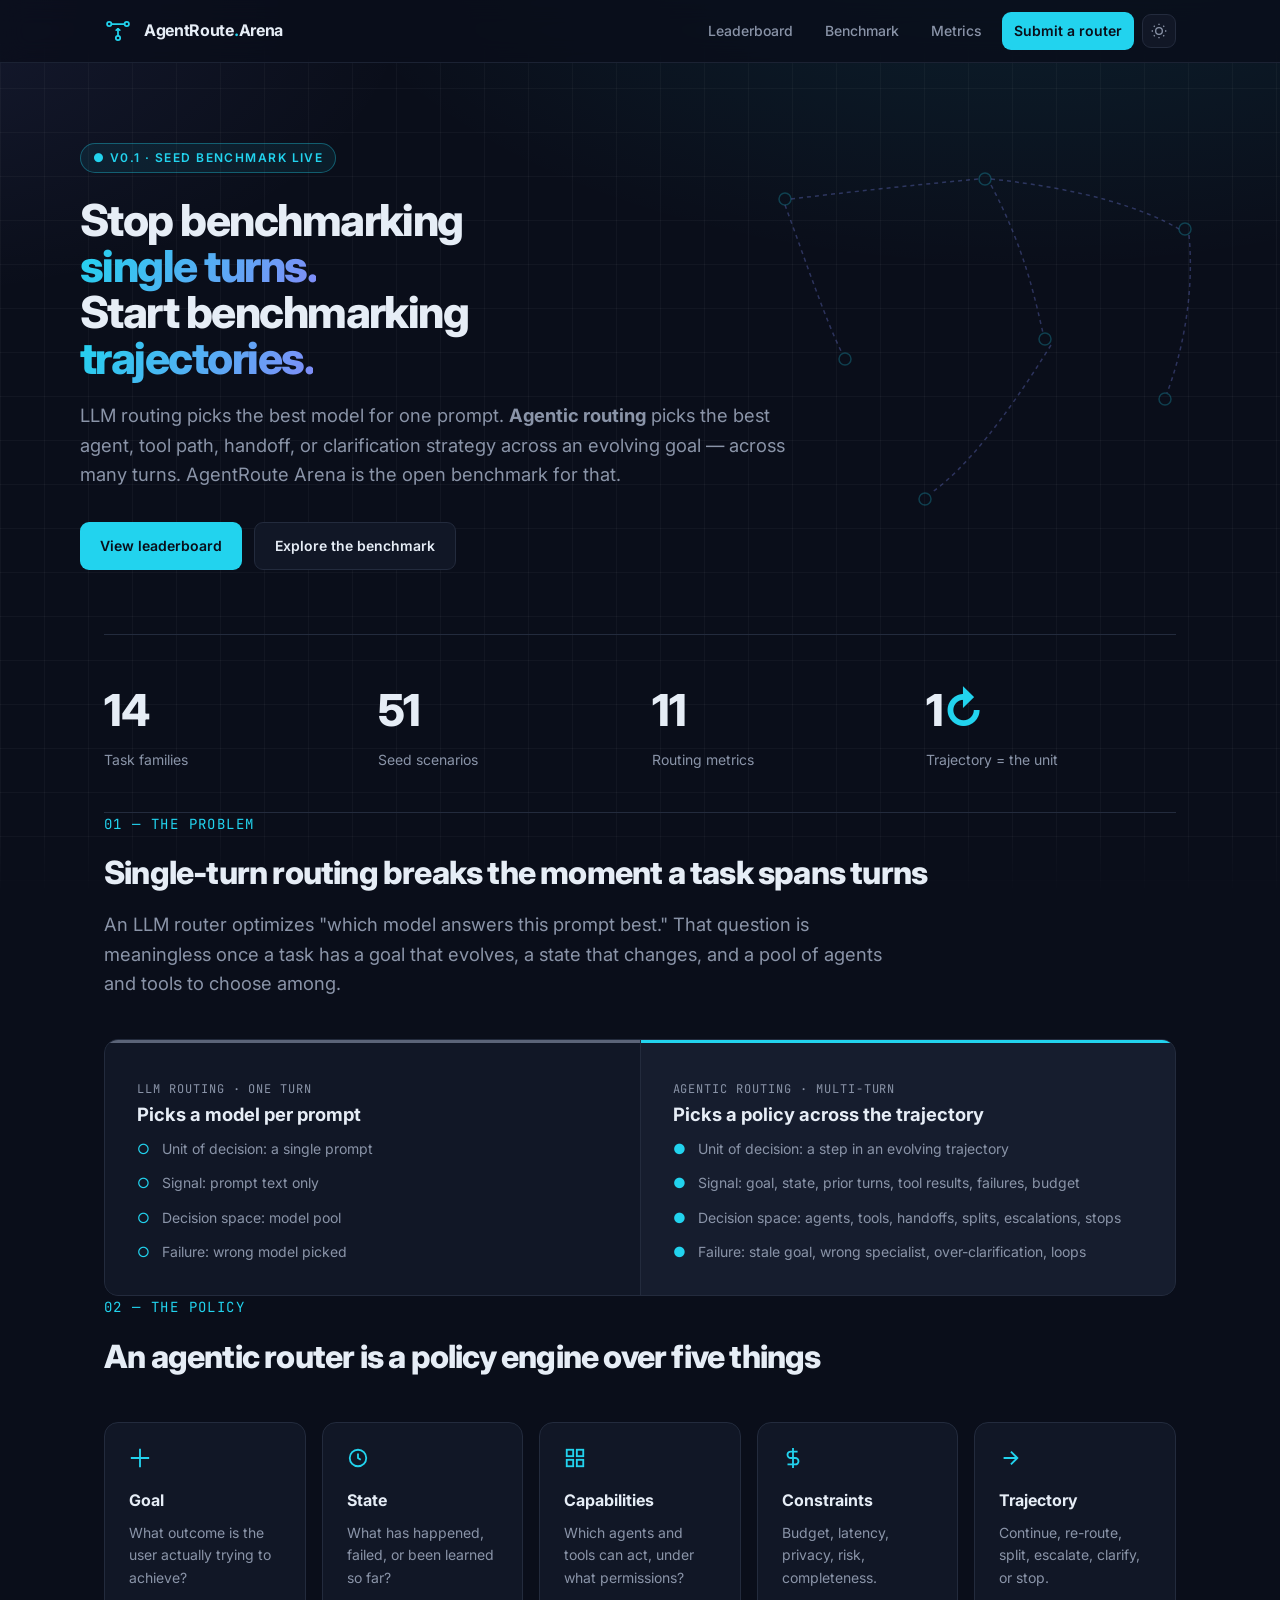
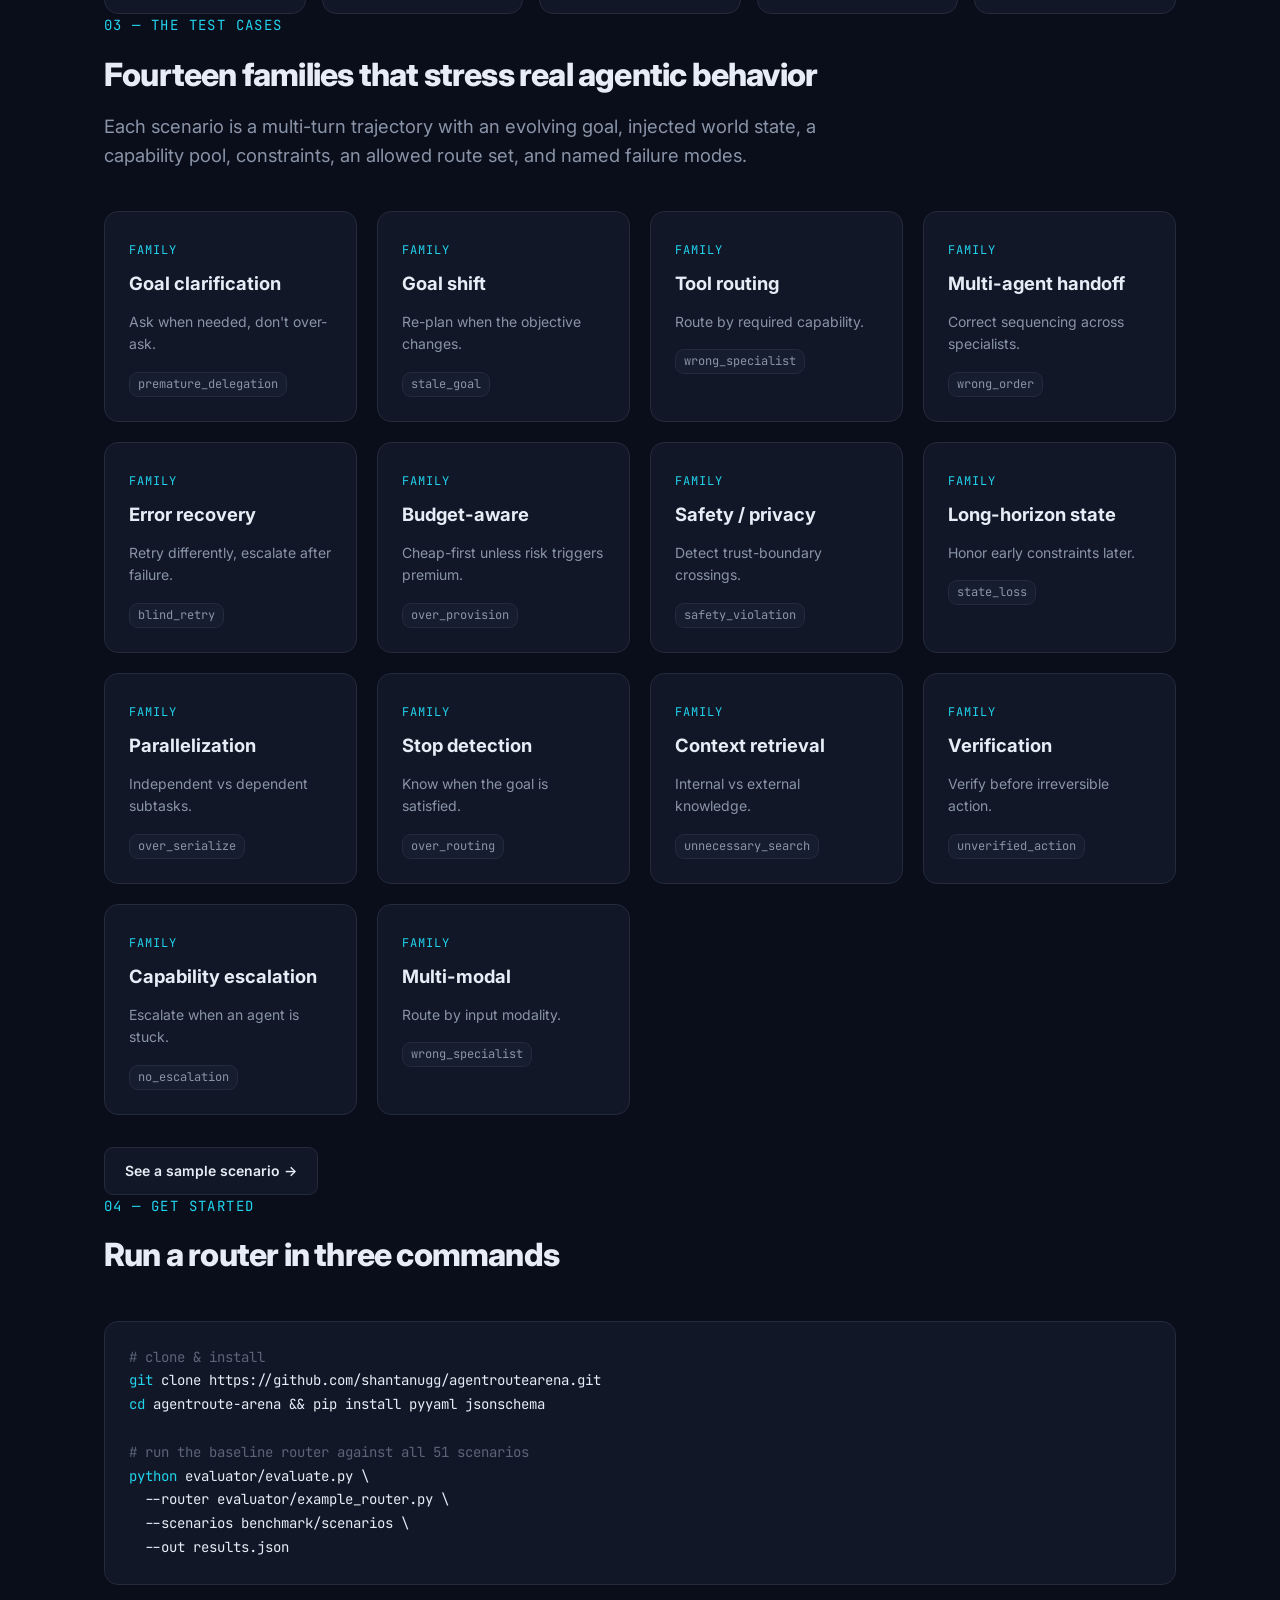
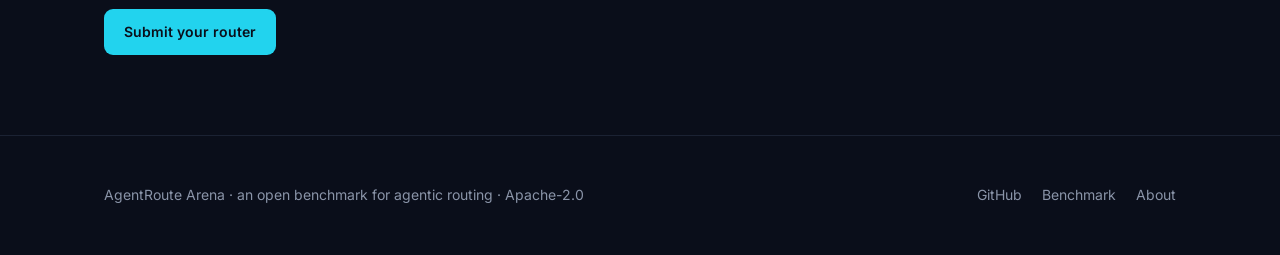
==== commit 01779ed9: "License: Apache 2.0; add ecosystem comparison of routers (Not Diamond, Kiro, OpenRouter, Unify, Mart" ====
--- a/site/index.html
+++ b/site/index.html
@@ -159,7 +159,7 @@
 
 <footer class="site-footer">
   <div class="inner">
-    <span class="muted">AgentRoute Arena · an open benchmark for agentic routing · MIT License</span>
+    <span class="muted">AgentRoute Arena · an open benchmark for agentic routing · Apache-2.0</span>
     <div style="display:flex;gap:var(--space-5)">
       <a href="https://github.com/shantanugg/agentroutearena">GitHub</a>
       <a href="benchmark.html">Benchmark</a>
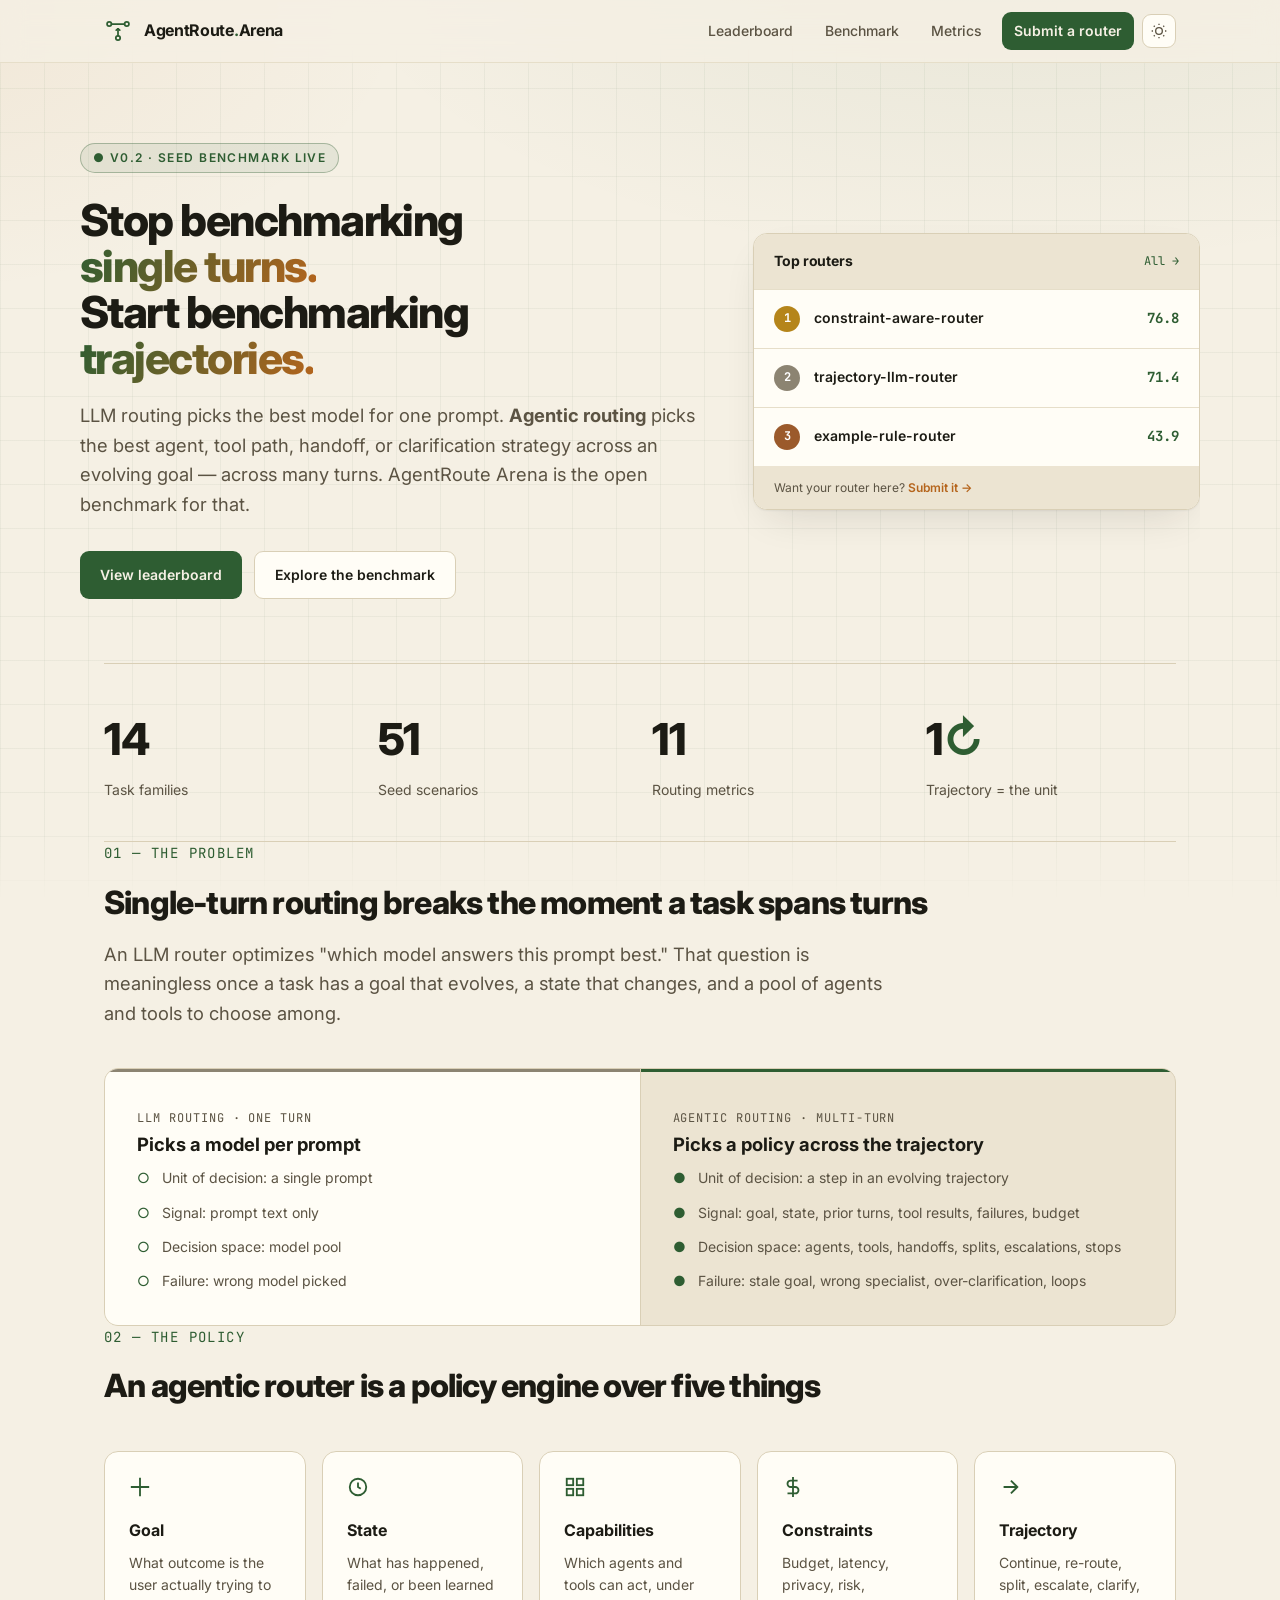
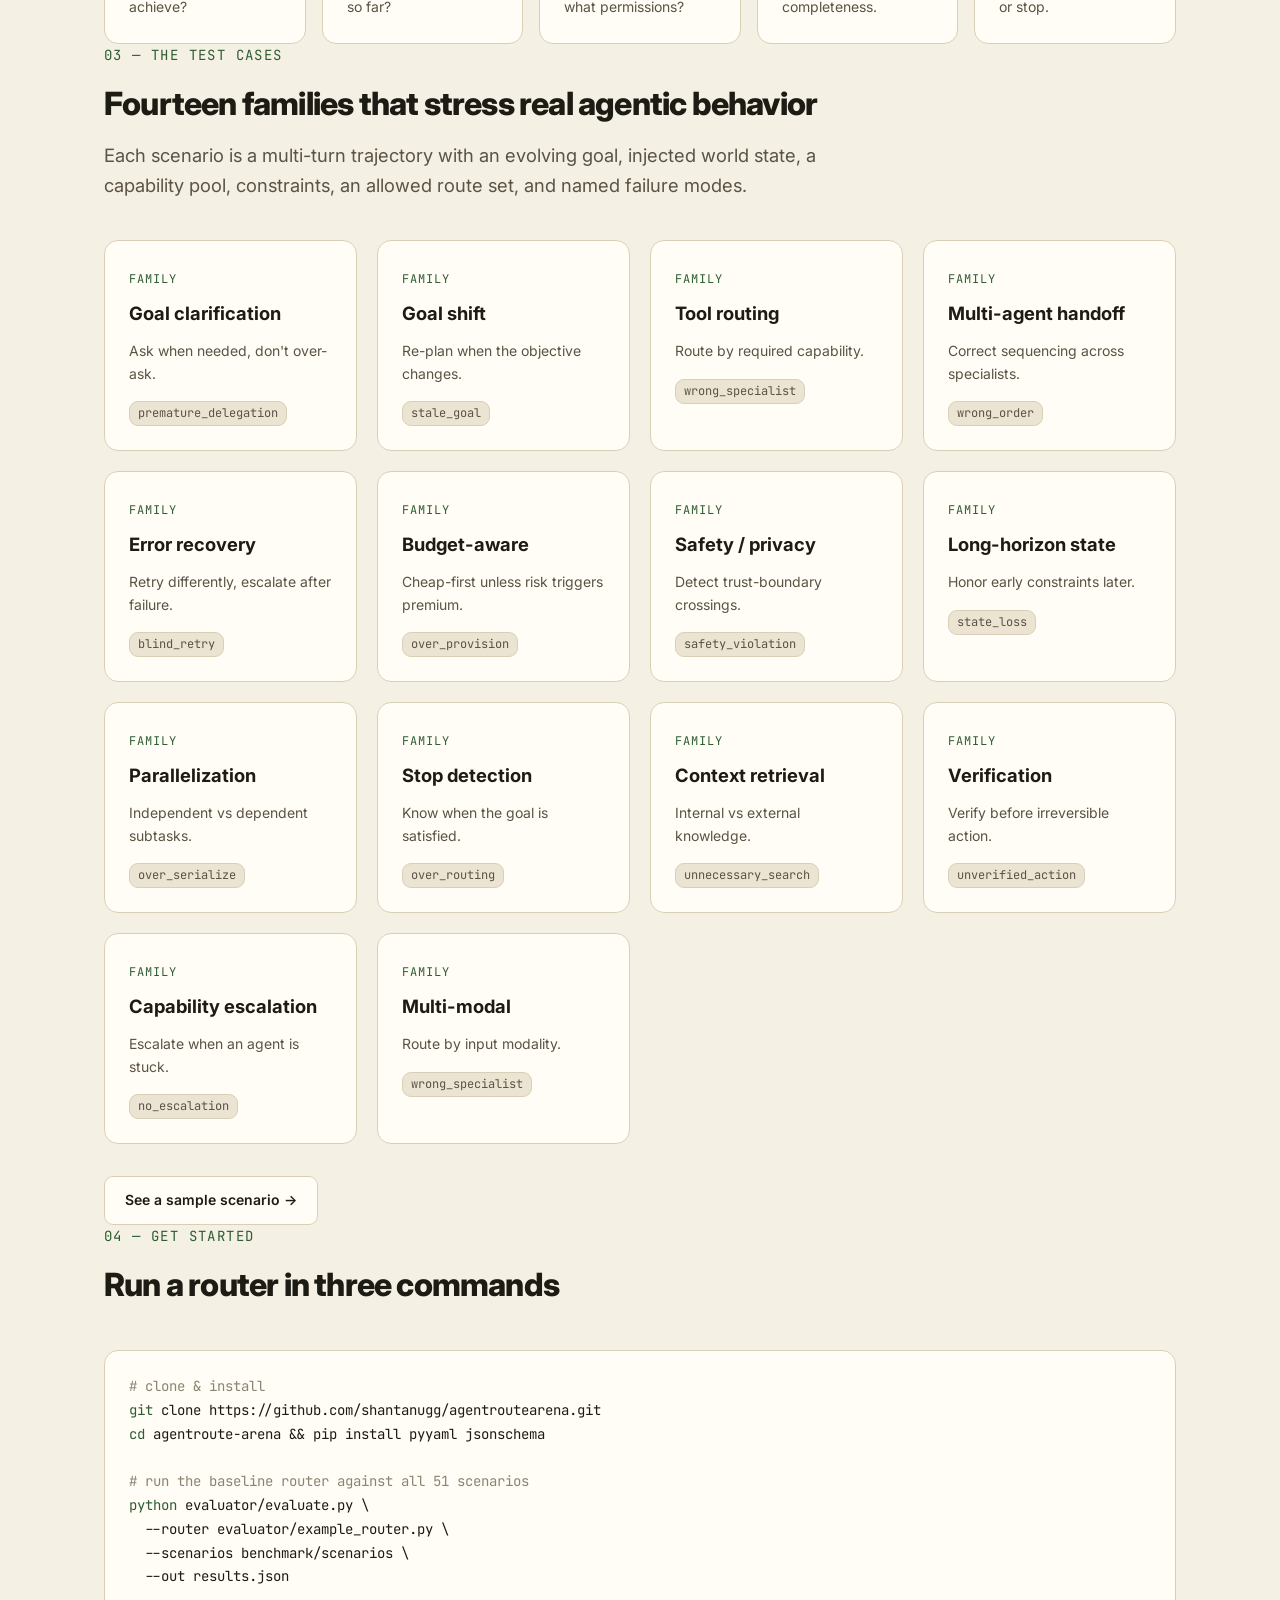
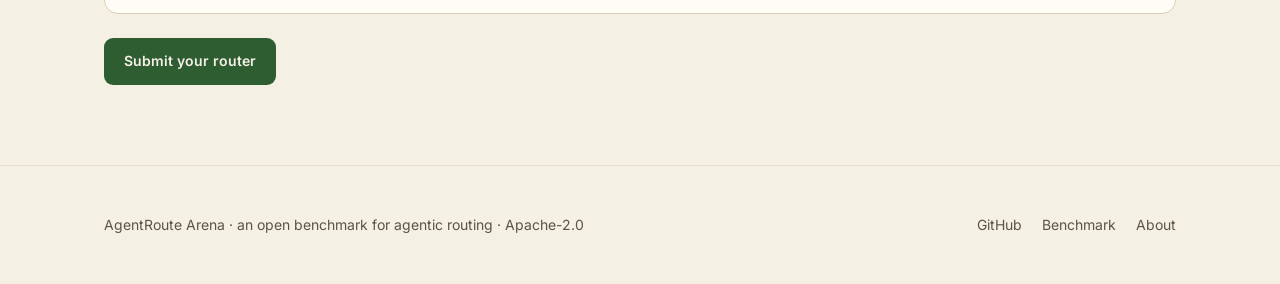
==== commit acd7433d: "Redesign site with NPS (National Park Service) color palette; add RouterArena-style hero 'top router" ====
--- a/site/index.html
+++ b/site/index.html
@@ -1,5 +1,5 @@
 <!DOCTYPE html>
-<html lang="en" data-theme="dark">
+<html lang="en" data-theme="light">
 <head>
 <meta charset="UTF-8">
 <meta name="viewport" content="width=device-width, initial-scale=1.0">
@@ -9,7 +9,7 @@
 <link rel="preconnect" href="https://fonts.gstatic.com" crossorigin>
 <link href="https://fonts.googleapis.com/css2?family=Inter:wght@400;500;600;700;800&family=JetBrains+Mono:wght@400;500;600&display=swap" rel="stylesheet">
 <link rel="stylesheet" href="styles.css">
-<link rel="icon" href="data:image/svg+xml,<svg xmlns='http://www.w3.org/2000/svg' viewBox='0 0 32 32'><circle cx='6' cy='8' r='3' fill='%2322d3ee'/><circle cx='26' cy='8' r='3' fill='%23818cf8'/><circle cx='16' cy='24' r='3' fill='%2322d3ee'/><path d='M9 8 L23 8 M16 11 L16 21' stroke='%23818cf8' stroke-width='2' fill='none'/></svg>">
+<link rel="icon" href="data:image/svg+xml,<svg xmlns='http://www.w3.org/2000/svg' viewBox='0 0 32 32'><circle cx='6' cy='8' r='3' fill='%232e5d32'/><circle cx='26' cy='8' r='3' fill='%23b5651d'/><circle cx='16' cy='24' r='3' fill='%232e5d32'/><path d='M9 8 L23 8 M16 11 L16 21' stroke='%23b5651d' stroke-width='2' fill='none'/></svg>">
 </head>
 <body>
 <header class="site-header">
@@ -35,28 +35,40 @@
 
 <main>
 <section class="hero container">
-  <svg class="hero-diagram" viewBox="0 0 520 420" fill="none" stroke="currentColor" stroke-width="1.5" aria-hidden="true">
-    <g stroke="#22d3ee" opacity="0.5">
-      <circle cx="60" cy="60" r="6"/><circle cx="260" cy="40" r="6"/><circle cx="460" cy="90" r="6"/>
-      <circle cx="120" cy="220" r="6"/><circle cx="320" cy="200" r="6"/><circle cx="440" cy="260" r="6"/>
-      <circle cx="200" cy="360" r="6"/>
-    </g>
-    <g stroke="#818cf8" opacity="0.6">
-      <path d="M66 60 C150 50 200 45 254 40" stroke-dasharray="4 4"/>
-      <path d="M266 40 C360 50 420 70 454 90" stroke-dasharray="4 4"/>
-      <path d="M60 66 C80 120 100 180 117 214" stroke-dasharray="4 4"/>
-      <path d="M266 46 C300 110 310 160 318 194" stroke-dasharray="4 4"/>
-      <path d="M464 96 C470 160 455 220 442 254" stroke-dasharray="4 4"/>
-      <path d="M326 206 C280 280 240 330 206 354" stroke-dasharray="4 4"/>
-    </g>
-  </svg>
-
-  <span class="eyebrow">● v0.1 · seed benchmark live</span>
-  <h1>Stop benchmarking <span class="grad">single turns.</span><br>Start benchmarking <span class="grad">trajectories.</span></h1>
-  <p class="lead">LLM routing picks the best model for one prompt. <strong>Agentic routing</strong> picks the best agent, tool path, handoff, or clarification strategy across an evolving goal — across many turns. AgentRoute Arena is the open benchmark for that.</p>
-  <div class="cta-row">
-    <a class="btn primary" href="leaderboard.html">View leaderboard</a>
-    <a class="btn ghost" href="benchmark.html">Explore the benchmark</a>
+  <div class="hero-grid">
+    <div class="hero-copy">
+      <span class="eyebrow">● v0.2 · seed benchmark live</span>
+      <h1>Stop benchmarking <span class="grad">single turns.</span><br>Start benchmarking <span class="grad">trajectories.</span></h1>
+      <p class="lead">LLM routing picks the best model for one prompt. <strong>Agentic routing</strong> picks the best agent, tool path, handoff, or clarification strategy across an evolving goal — across many turns. AgentRoute Arena is the open benchmark for that.</p>
+      <div class="cta-row">
+        <a class="btn primary" href="leaderboard.html">View leaderboard</a>
+        <a class="btn ghost" href="benchmark.html">Explore the benchmark</a>
+      </div>
+    </div>
+    <aside class="mini-lb" aria-label="Top routers preview">
+      <div class="mini-lb-head">
+        <span class="mini-lb-title">Top routers</span>
+        <a class="mini-lb-link" href="leaderboard.html">All →</a>
+      </div>
+      <ol class="mini-lb-list">
+        <li>
+          <span class="medal gold">1</span>
+          <span class="mini-lb-name">constraint-aware-router</span>
+          <span class="mini-lb-score">76.8</span>
+        </li>
+        <li>
+          <span class="medal silver">2</span>
+          <span class="mini-lb-name">trajectory-llm-router</span>
+          <span class="mini-lb-score">71.4</span>
+        </li>
+        <li>
+          <span class="medal bronze">3</span>
+          <span class="mini-lb-name">example-rule-router</span>
+          <span class="mini-lb-score">43.9</span>
+        </li>
+      </ol>
+      <div class="mini-lb-foot">Want your router here? <a href="submit.html">Submit it →</a></div>
+    </aside>
   </div>
 </section>
 
--- a/site/styles.css
+++ b/site/styles.css
@@ -4,28 +4,30 @@
   --font-display: 'Inter', -apple-system, BlinkMacSystemFont, 'Segoe UI', sans-serif;
   --font-mono: 'JetBrains Mono', ui-monospace, 'SF Mono', Menlo, monospace;
 
-  /* Dark theme (default) */
-  --bg: #0a0e1a;
-  --bg-grad: radial-gradient(1200px 600px at 80% -10%, rgba(34, 211, 238, 0.10), transparent 60%),
-             radial-gradient(900px 500px at -10% 0%, rgba(129, 140, 248, 0.10), transparent 60%);
-  --surface: #111726;
-  --surface-2: #161d2e;
-  --border: #232b3d;
-  --border-soft: #1b2233;
-  --text: #e6edf6;
-  --muted: #8a94a8;
-  --faint: #5b6478;
-  --accent: #22d3ee;
-  --accent-strong: #06b6d4;
-  --accent-2: #818cf8;
-  --good: #34d399;
-  --warn: #fbbf24;
-  --bad: #f87171;
-  --grid: rgba(255, 255, 255, 0.035);
+  /* NPS light theme (default) — National Park Service brand palette
+     Forest green, arrowhead rust, parchment, gold, Sail blue. */
+  --bg: #f5f0e4;
+  --bg-grad: radial-gradient(1200px 600px at 80% -10%, rgba(46, 93, 50, 0.08), transparent 60%),
+             radial-gradient(900px 500px at -10% 0%, rgba(181, 101, 29, 0.07), transparent 60%);
+  --surface: #fffdf6;
+  --surface-2: #ece4d2;
+  --border: #d9cfb6;
+  --border-soft: #e6dec9;
+  --text: #1c1b14;
+  --muted: #5b5343;
+  --faint: #8c8472;
+  --accent: #2e5d32;
+  --accent-strong: #1f3d1f;
+  --accent-2: #b5651d;
+  --good: #4a7c2a;
+  --warn: #b5851a;
+  --bad: #9b2226;
+  --sail: #bae5f9;
+  --grid: rgba(46, 93, 50, 0.05);
 
   --radius: 14px;
   --radius-sm: 9px;
-  --shadow: 0 1px 0 rgba(255,255,255,0.03) inset, 0 12px 40px -12px rgba(0,0,0,0.6);
+  --shadow: 0 1px 2px rgba(28, 27, 20, 0.05), 0 16px 40px -16px rgba(28, 27, 20, 0.16);
 
   --text-xs: 0.75rem;
   --text-sm: 0.875rem;
@@ -42,22 +44,27 @@
   --content: 1120px;
 }
 
-[data-theme='light'] {
-  --bg: #f6f7fa;
-  --bg-grad: radial-gradient(1200px 600px at 80% -10%, rgba(8, 145, 178, 0.10), transparent 60%),
-             radial-gradient(900px 500px at -10% 0%, rgba(99, 102, 241, 0.08), transparent 60%);
-  --surface: #ffffff;
-  --surface-2: #f1f3f8;
-  --border: #e2e6ee;
-  --border-soft: #eef1f6;
-  --text: #0d1320;
-  --muted: #5a6478;
-  --faint: #97a0b0;
-  --accent: #0891b2;
-  --accent-strong: #0e7490;
-  --accent-2: #6366f1;
-  --grid: rgba(0, 0, 0, 0.035);
-  --shadow: 0 1px 2px rgba(13, 19, 32, 0.04), 0 16px 40px -16px rgba(13, 19, 32, 0.18);
+[data-theme='dark'] {
+  /* NPS night — deep forest */
+  --bg: #15201a;
+  --bg-grad: radial-gradient(1200px 600px at 80% -10%, rgba(127, 168, 106, 0.10), transparent 60%),
+             radial-gradient(900px 500px at -10% 0%, rgba(197, 108, 57, 0.10), transparent 60%);
+  --surface: #1c2820;
+  --surface-2: #22302a;
+  --border: #2f3d33;
+  --border-soft: #263229;
+  --text: #e9e3d2;
+  --muted: #9aa18c;
+  --faint: #6e7665;
+  --accent: #7fa86a;
+  --accent-strong: #6b9356;
+  --accent-2: #c56c39;
+  --good: #8ab361;
+  --warn: #c9a227;
+  --bad: #b5654a;
+  --sail: #2a4a55;
+  --grid: rgba(255, 255, 255, 0.035);
+  --shadow: 0 1px 0 rgba(255,255,255,0.03) inset, 0 12px 40px -12px rgba(0,0,0,0.6);
 }
 
 * { box-sizing: border-box; margin: 0; padding: 0; }
@@ -133,6 +140,8 @@
 
 /* Hero */
 .hero { padding: var(--space-20) 0 var(--space-16); position: relative; overflow: hidden; }
+.hero-grid { display: grid; grid-template-columns: 1.4fr 1fr; gap: var(--space-12); align-items: center; }
+@media (max-width: 920px) { .hero-grid { grid-template-columns: 1fr; gap: var(--space-10); } }
 .eyebrow {
   display: inline-flex; align-items: center; gap: var(--space-2);
   font-size: var(--text-xs); font-weight: 600; letter-spacing: 0.12em; text-transform: uppercase;
@@ -150,6 +159,25 @@
 }
 .hero p.lead { font-size: var(--text-lg); color: var(--muted); max-width: 62ch; margin-bottom: var(--space-8); }
 .hero .cta-row { display: flex; flex-wrap: wrap; gap: var(--space-3); }
+
+/* Mini leaderboard card (hero) */
+.mini-lb { background: var(--surface); border: 1px solid var(--border); border-radius: var(--radius); box-shadow: var(--shadow); overflow: hidden; }
+.mini-lb-head { display: flex; align-items: center; justify-content: space-between; padding: var(--space-4) var(--space-5); border-bottom: 1px solid var(--border-soft); background: var(--surface-2); }
+.mini-lb-title { font-weight: 700; font-size: var(--text-sm); letter-spacing: -0.01em; }
+.mini-lb-link { font-size: var(--text-xs); color: var(--accent); font-family: var(--font-mono); }
+.mini-lb-list { list-style: none; display: flex; flex-direction: column; }
+.mini-lb-list li { display: grid; grid-template-columns: 28px 1fr auto; align-items: center; gap: var(--space-3); padding: var(--space-4) var(--space-5); border-bottom: 1px solid var(--border-soft); }
+.mini-lb-list li:last-child { border-bottom: none; }
+.medal { width: 26px; height: 26px; display: grid; place-items: center; border-radius: 999px; font-family: var(--font-mono); font-weight: 700; font-size: var(--text-xs); color: #fff; }
+.medal.gold { background: #b5851a; }
+.medal.silver { background: #8c8472; }
+.medal.bronze { background: #9b5a2b; }
+.mini-lb-name { font-size: var(--text-sm); font-weight: 600; overflow: hidden; text-overflow: ellipsis; white-space: nowrap; }
+.mini-lb-score { font-family: var(--font-mono); font-weight: 700; font-size: var(--text-sm); color: var(--accent); }
+.mini-lb-foot { padding: var(--space-3) var(--space-5); font-size: var(--text-xs); color: var(--muted); background: var(--surface-2); }
+.mini-lb-foot a { color: var(--accent-2); font-weight: 600; }
+
+@media (max-width: 920px) { .hero-diagram { display: none; } }
 .btn {
   display: inline-flex; align-items: center; gap: var(--space-2);
   padding: var(--space-3) var(--space-5); border-radius: var(--radius-sm); font-weight: 600; font-size: var(--text-sm);
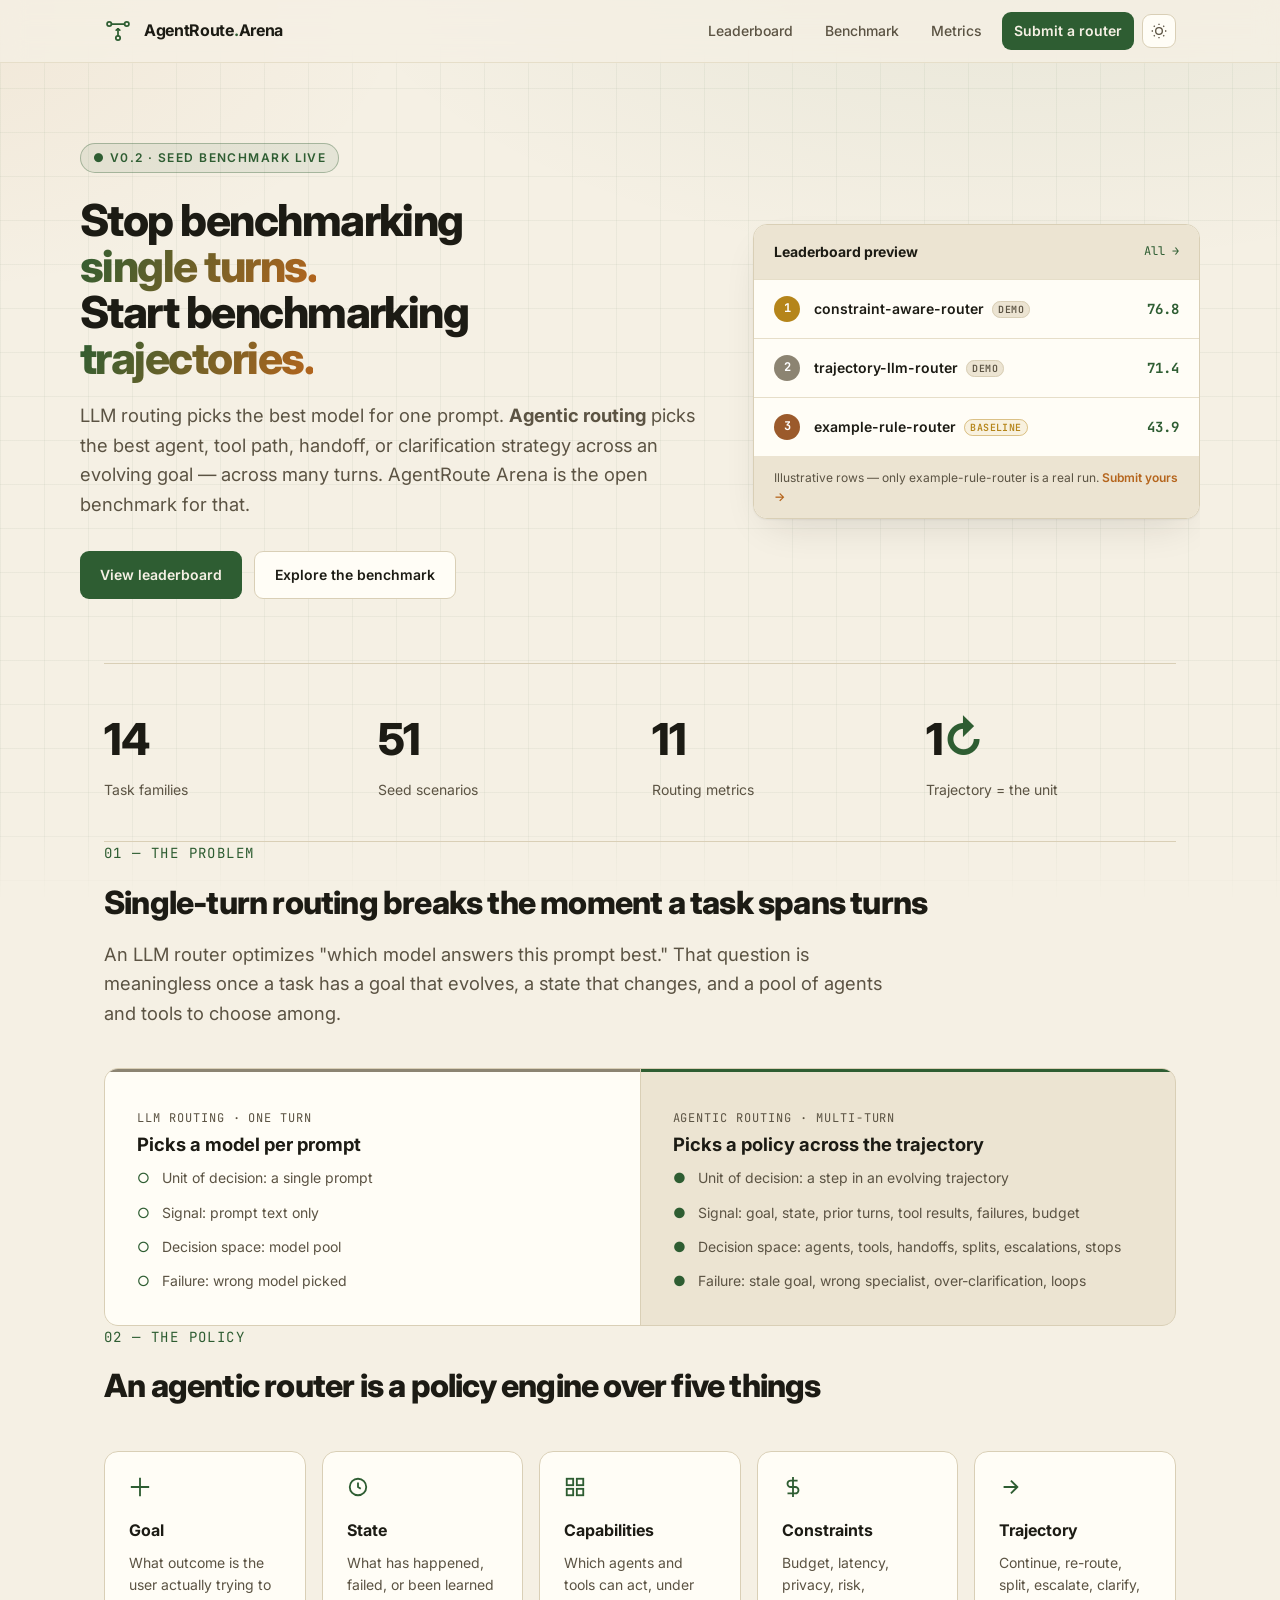
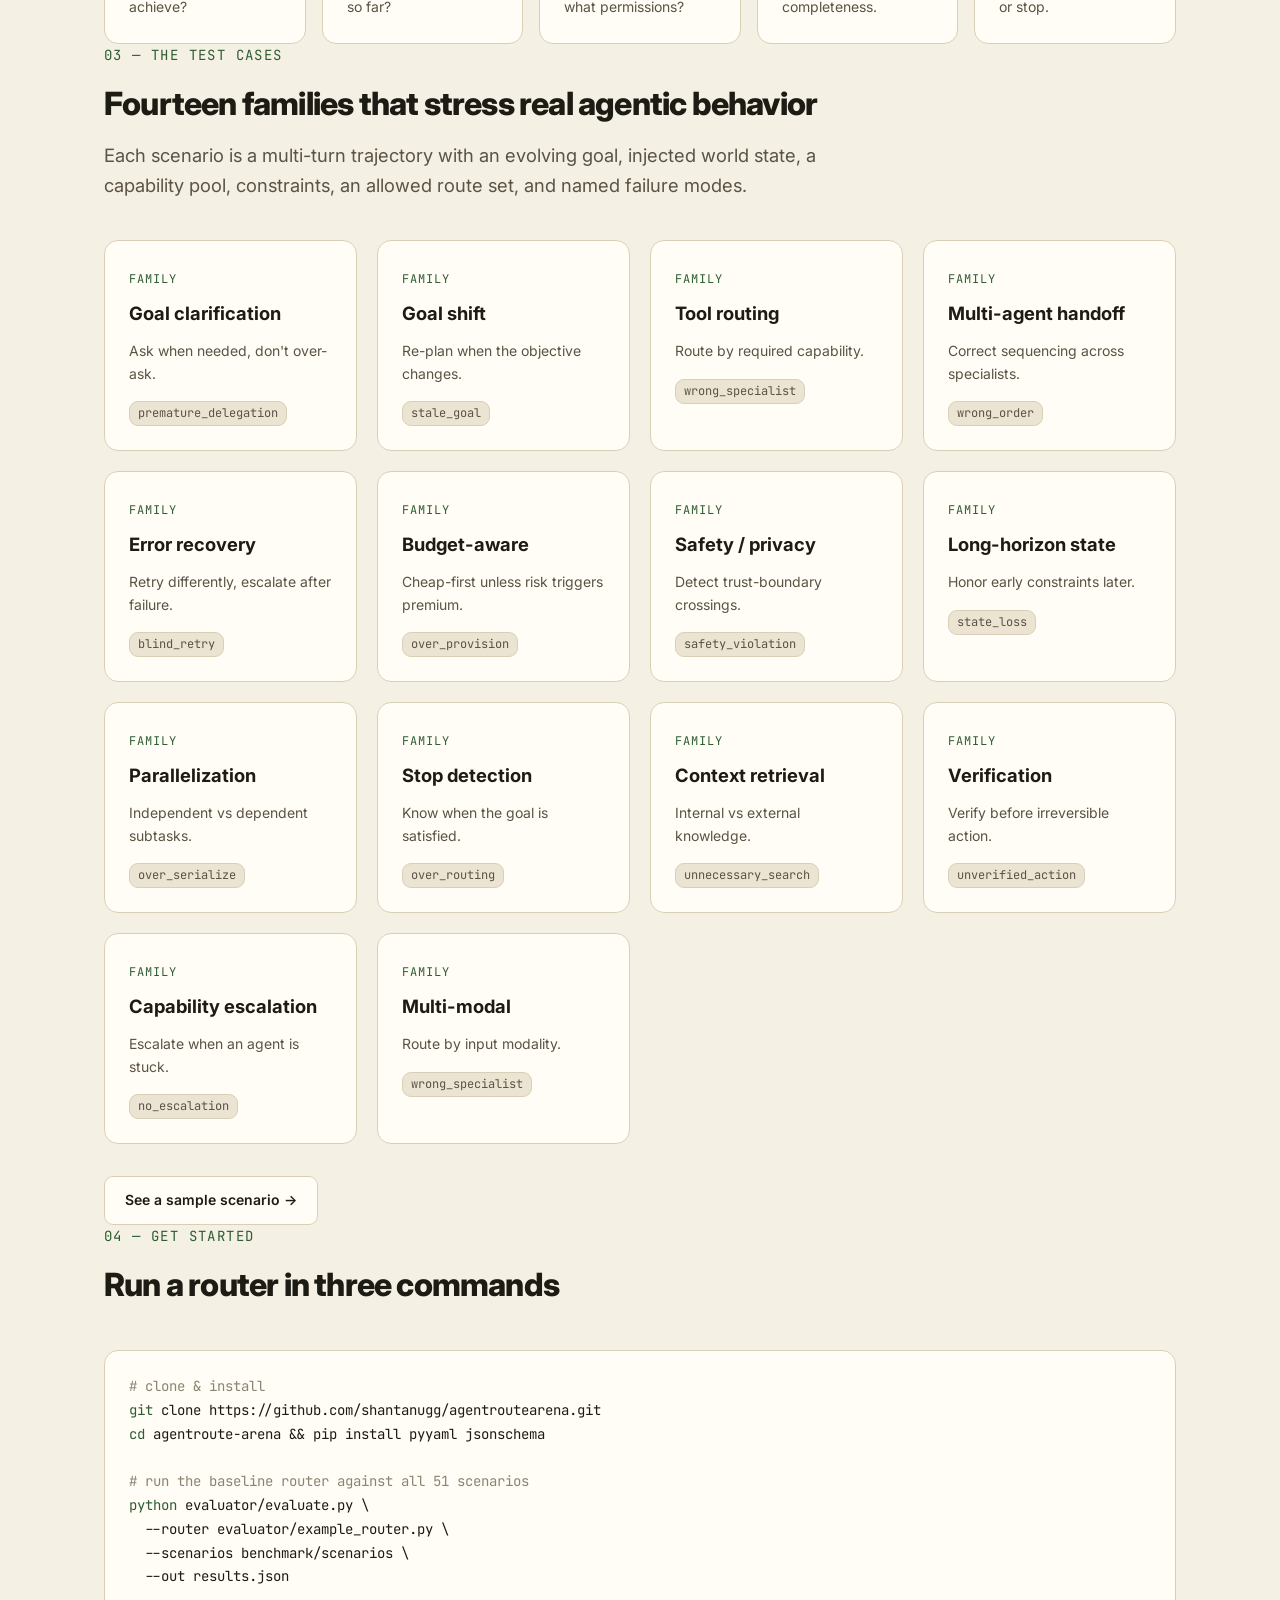
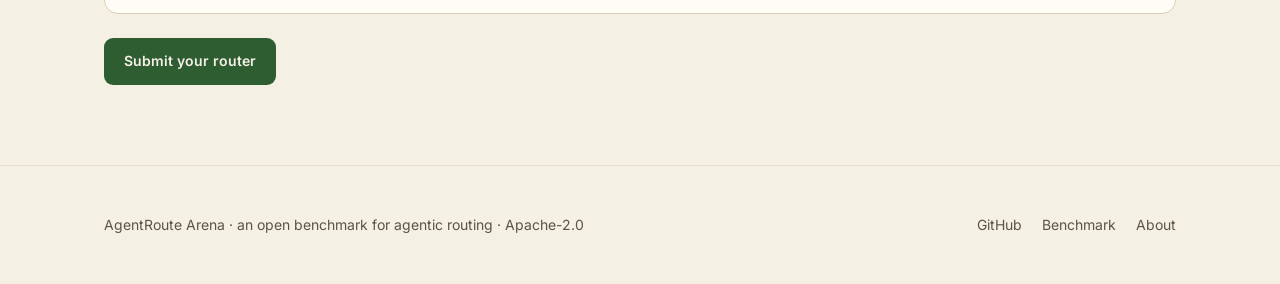
==== commit 77d72e69: "Mark hero leaderboard preview rows as demo/baseline; fix mobile code-block wrapping" ====
--- a/site/index.html
+++ b/site/index.html
@@ -47,27 +47,27 @@
     </div>
     <aside class="mini-lb" aria-label="Top routers preview">
       <div class="mini-lb-head">
-        <span class="mini-lb-title">Top routers</span>
+        <span class="mini-lb-title">Leaderboard preview</span>
         <a class="mini-lb-link" href="leaderboard.html">All →</a>
       </div>
       <ol class="mini-lb-list">
         <li>
           <span class="medal gold">1</span>
-          <span class="mini-lb-name">constraint-aware-router</span>
+          <span class="mini-lb-name">constraint-aware-router <span class="tag-demo">demo</span></span>
           <span class="mini-lb-score">76.8</span>
         </li>
         <li>
           <span class="medal silver">2</span>
-          <span class="mini-lb-name">trajectory-llm-router</span>
+          <span class="mini-lb-name">trajectory-llm-router <span class="tag-demo">demo</span></span>
           <span class="mini-lb-score">71.4</span>
         </li>
         <li>
           <span class="medal bronze">3</span>
-          <span class="mini-lb-name">example-rule-router</span>
+          <span class="mini-lb-name">example-rule-router <span class="tag-real">baseline</span></span>
           <span class="mini-lb-score">43.9</span>
         </li>
       </ol>
-      <div class="mini-lb-foot">Want your router here? <a href="submit.html">Submit it →</a></div>
+      <div class="mini-lb-foot">Illustrative rows — only example-rule-router is a real run. <a href="submit.html">Submit yours →</a></div>
     </aside>
   </div>
 </section>
--- a/site/styles.css
+++ b/site/styles.css
@@ -176,6 +176,9 @@
 .mini-lb-score { font-family: var(--font-mono); font-weight: 700; font-size: var(--text-sm); color: var(--accent); }
 .mini-lb-foot { padding: var(--space-3) var(--space-5); font-size: var(--text-xs); color: var(--muted); background: var(--surface-2); }
 .mini-lb-foot a { color: var(--accent-2); font-weight: 600; }
+.tag-demo, .tag-real { font-family: var(--font-mono); font-size: 0.62rem; font-weight: 600; letter-spacing: 0.04em; text-transform: uppercase; padding: 1px 5px; border-radius: 999px; margin-left: var(--space-1); vertical-align: middle; }
+.tag-demo { color: var(--muted); background: var(--surface-2); border: 1px solid var(--border); }
+.tag-real { color: var(--warn); border: 1px solid color-mix(in srgb, var(--warn) 45%, transparent); background: color-mix(in srgb, var(--warn) 10%, transparent); }
 
 @media (max-width: 920px) { .hero-diagram { display: none; } }
 .btn {
@@ -288,6 +291,10 @@
 pre.code .c { color: var(--faint); }
 pre.code .ky { color: var(--accent); }
 
+@media (max-width: 560px) {
+  pre.code { white-space: pre-wrap; overflow-wrap: anywhere; word-break: break-word; }
+}
+
 /* Steps */
 ol.steps { list-style: none; counter-reset: s; display: flex; flex-direction: column; gap: var(--space-6); }
 ol.steps li { counter-increment: s; display: grid; grid-template-columns: 48px 1fr; gap: var(--space-5); align-items: start; }
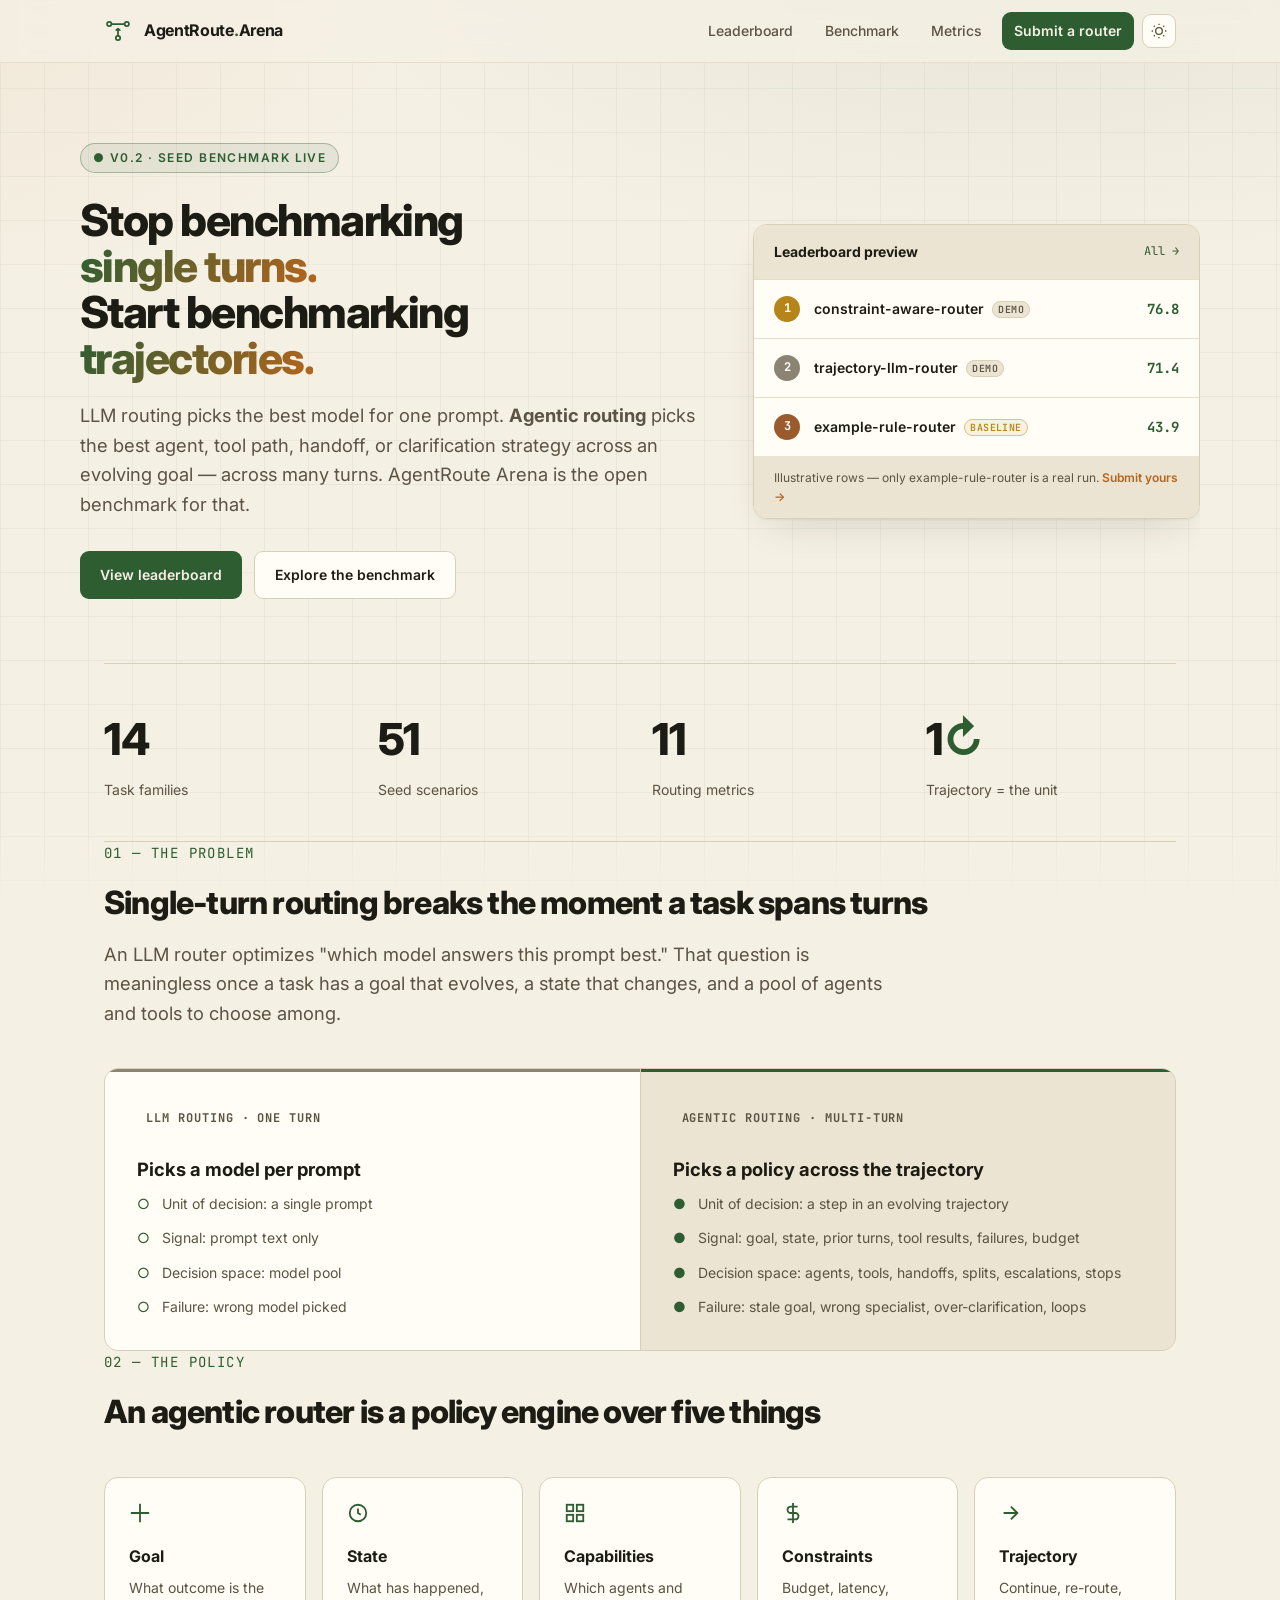
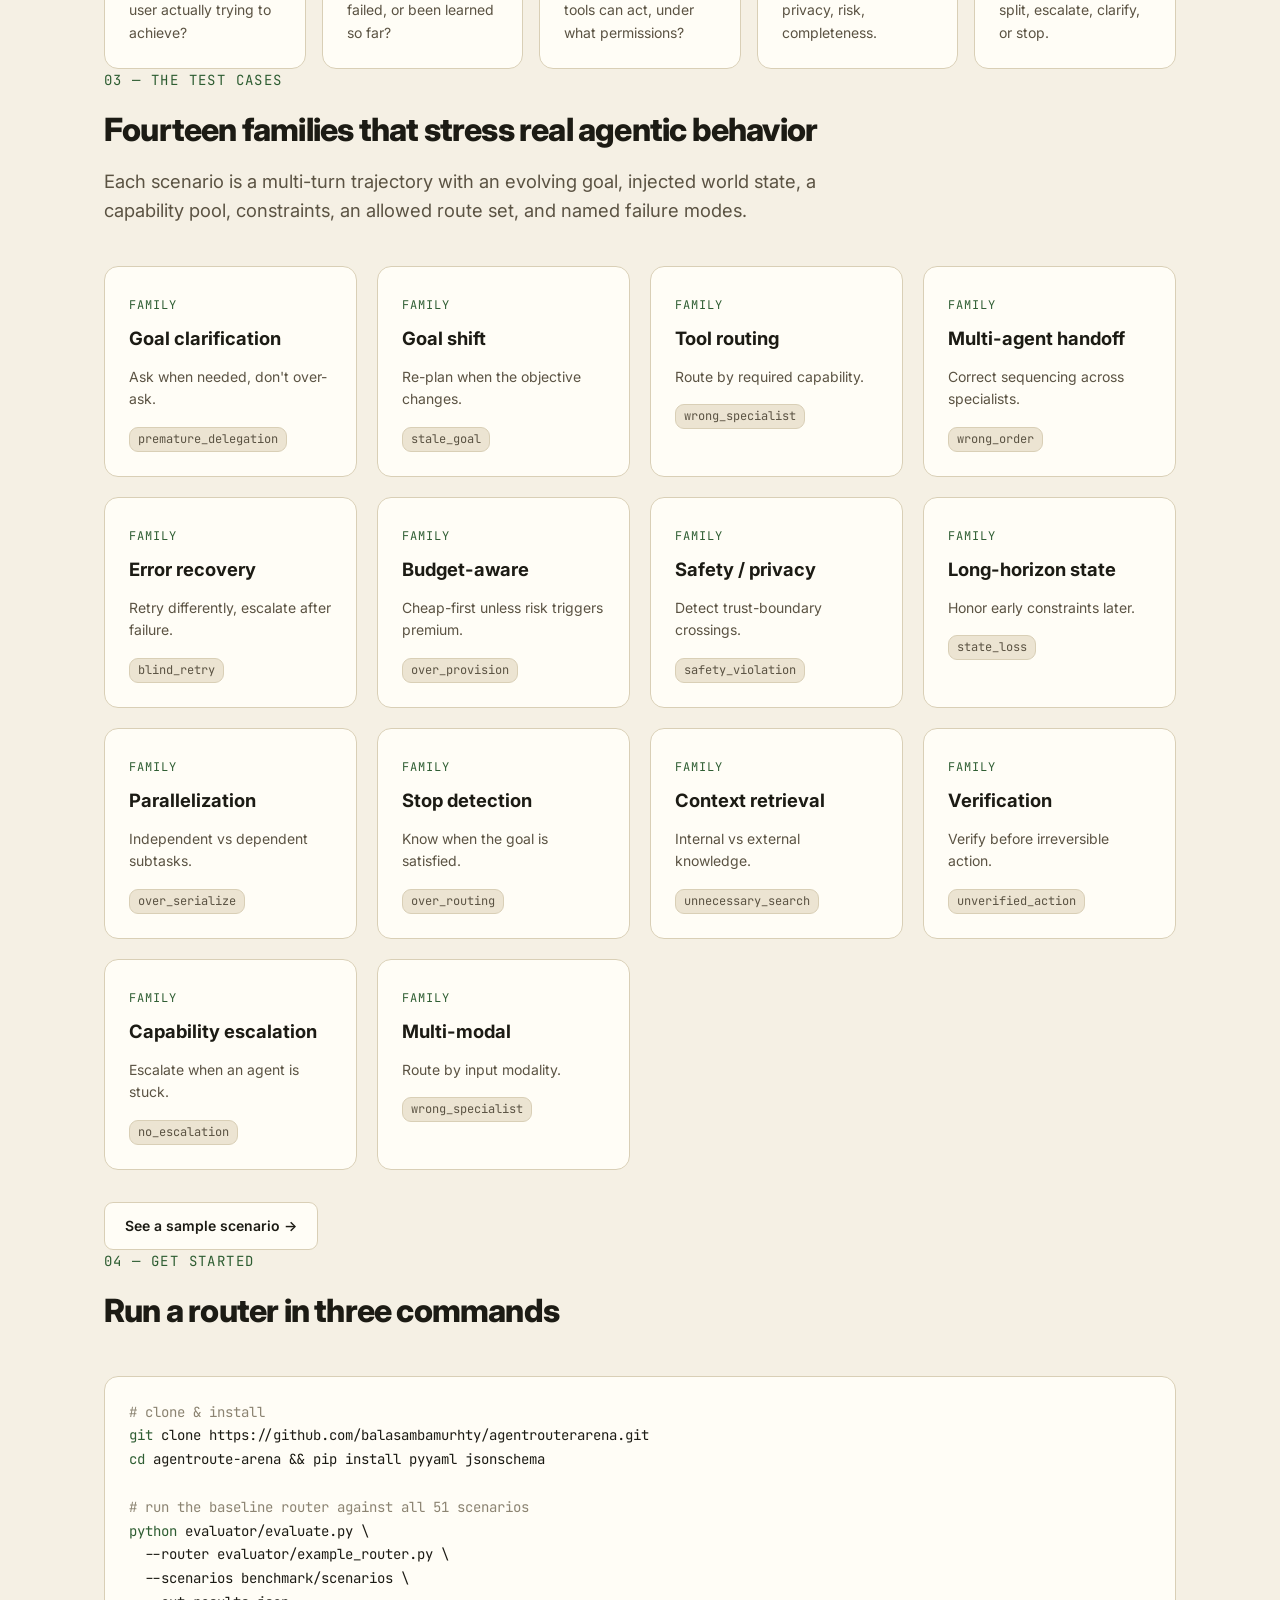
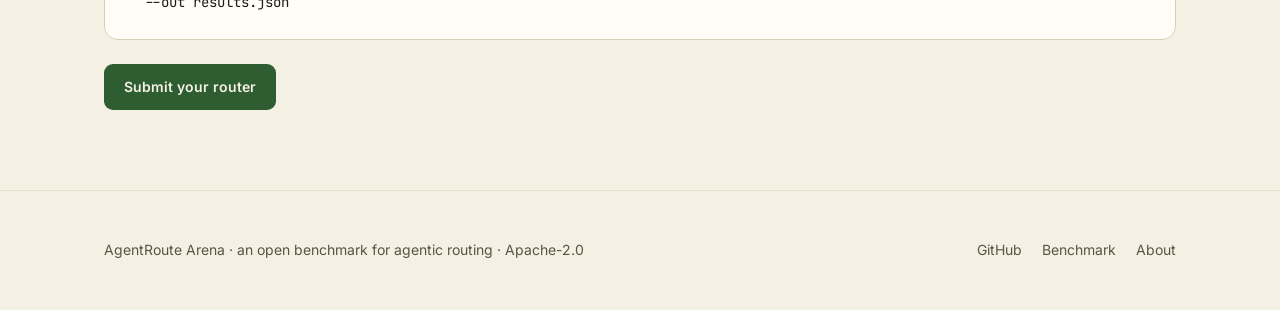
==== commit a1a24089: "Replace shantanugg GitHub links with balasambamurhty/agentrouterarena" ====
--- a/site/index.html
+++ b/site/index.html
@@ -156,7 +156,7 @@
     <h2>Run a router in three commands</h2>
   </div>
 <pre class="code"><span class="c"># clone & install</span>
-<span class="ky">git</span> clone https://github.com/shantanugg/agentroutearena.git
+<span class="ky">git</span> clone https://github.com/balasambamurhty/agentrouterarena.git
 <span class="ky">cd</span> agentroute-arena && pip install pyyaml jsonschema
 
 <span class="c"># run the baseline router against all 51 scenarios</span>
@@ -173,7 +173,7 @@
   <div class="inner">
     <span class="muted">AgentRoute Arena · an open benchmark for agentic routing · Apache-2.0</span>
     <div style="display:flex;gap:var(--space-5)">
-      <a href="https://github.com/shantanugg/agentroutearena">GitHub</a>
+      <a href="https://github.com/balasambamurhty/agentrouterarena">GitHub</a>
       <a href="benchmark.html">Benchmark</a>
       <a href="about.html">About</a>
     </div>
--- a/site/styles.css
+++ b/site/styles.css
@@ -318,3 +318,37 @@
 .text-muted { color: var(--muted); }
 .mono-sm { font-family: var(--font-mono); font-size: var(--text-sm); }
 hr.rule { border: none; border-top: 1px solid var(--border); margin: var(--space-12) 0; }
+
+/* Ecosystem leaderboard — tested vs vendor-claimed */
+.eco-legend { display: flex; flex-wrap: wrap; gap: var(--space-4); align-items: center; margin: var(--space-3) 0 var(--space-5); font-size: var(--text-sm); color: var(--muted); }
+.eco-legend .item { display: inline-flex; align-items: center; gap: var(--space-2); }
+.swatch { width: 10px; height: 10px; border-radius: 999px; display: inline-block; }
+.swatch.tested { background: var(--accent); }
+.swatch.claimed { background: transparent; border: 1px solid var(--border-strong); }
+.tag { display: inline-block; font-size: var(--text-xs); font-weight: 700; padding: 3px 9px; border-radius: 999px; letter-spacing: 0.03em; white-space: nowrap; }
+.tag.pass { background: var(--accent); color: #fff; }
+.tag.claim { background: transparent; color: var(--muted); border: 1px solid var(--border-strong); }
+.tag.ref { background: var(--surface-2); color: var(--accent-2); border: 1px solid var(--border); }
+.fit { font-size: var(--text-xs); font-weight: 700; letter-spacing: 0.04em; text-transform: uppercase; }
+.fit.partial { color: var(--accent-2); }
+.fit.none { color: var(--muted); }
+.fit.na { color: var(--muted); }
+
+/* Ecosystem table variant: allow text wrapping so the long Key-capability column fits */
+table.lb.eco { min-width: 0; }
+table.lb.eco th { white-space: nowrap; }
+table.lb.eco td { white-space: normal; vertical-align: top; }
+table.lb.eco th:last-child, table.lb.eco td:last-child { min-width: 13rem; }
+
+/* Test result cards */
+.test-grid { display: grid; grid-template-columns: repeat(auto-fit, minmax(290px, 1fr)); gap: var(--space-4); margin-top: var(--space-5); }
+.test-card { border: 1px solid var(--border); border-radius: var(--radius-md); padding: var(--space-5); background: var(--surface); }
+.test-card .tc-head { display: flex; align-items: center; justify-content: space-between; gap: var(--space-3); margin-bottom: var(--space-3); flex-wrap: wrap; }
+.test-card h4 { font-size: var(--text-base); font-weight: 700; }
+.test-card .meta { font-family: var(--font-mono); font-size: var(--text-xs); color: var(--muted); }
+.test-card ul { margin: var(--space-2) 0 0; padding-left: var(--space-5); color: var(--muted); font-size: var(--text-sm); }
+.test-card ul li { margin: var(--space-2) 0; line-height: 1.5; }
+.test-card ul li code { background: var(--surface-2); padding: 1px 5px; border-radius: 4px; border: 1px solid var(--border); font-size: var(--text-xs); }
+.test-card .verdict { margin-top: var(--space-3); font-size: var(--text-sm); color: var(--muted); }
+.eco-foot { margin-top: var(--space-5); }
+@media (max-width: 560px) { .test-card .tc-head { flex-direction: column; align-items: flex-start; } }
